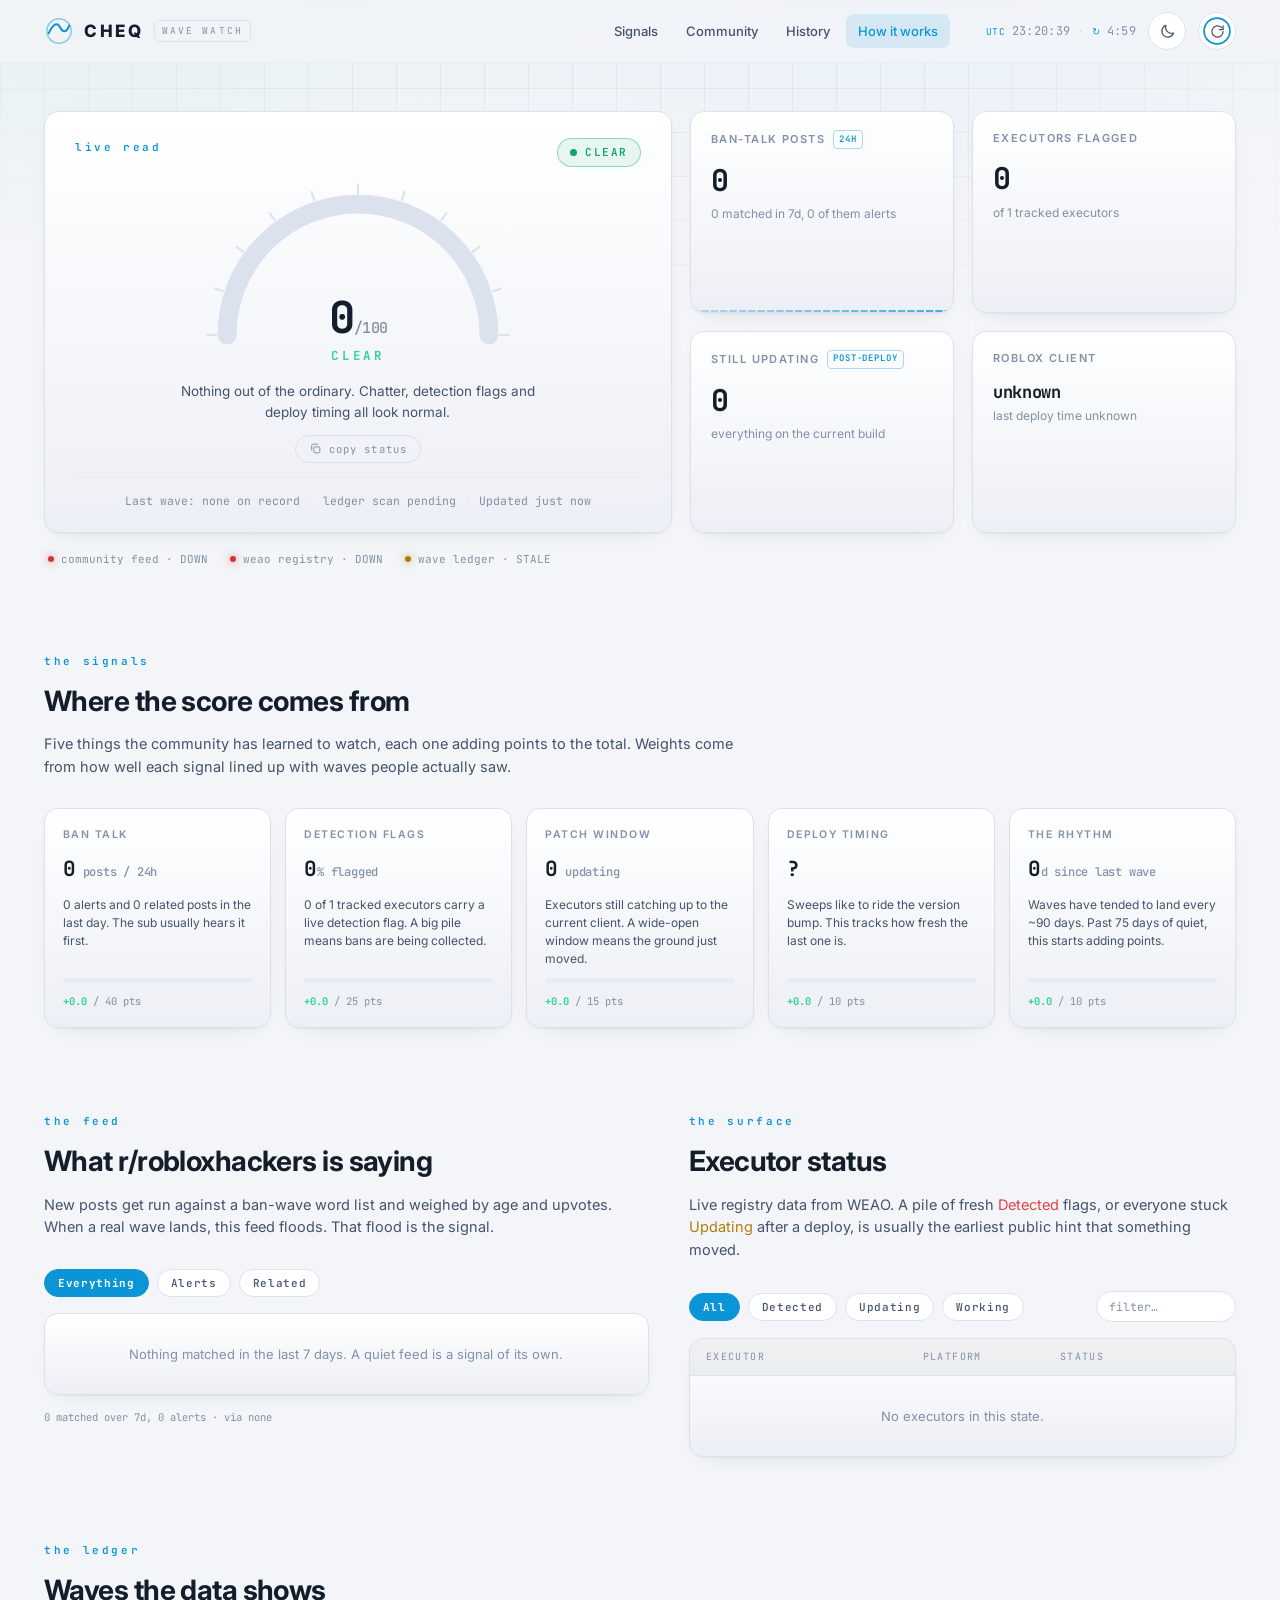
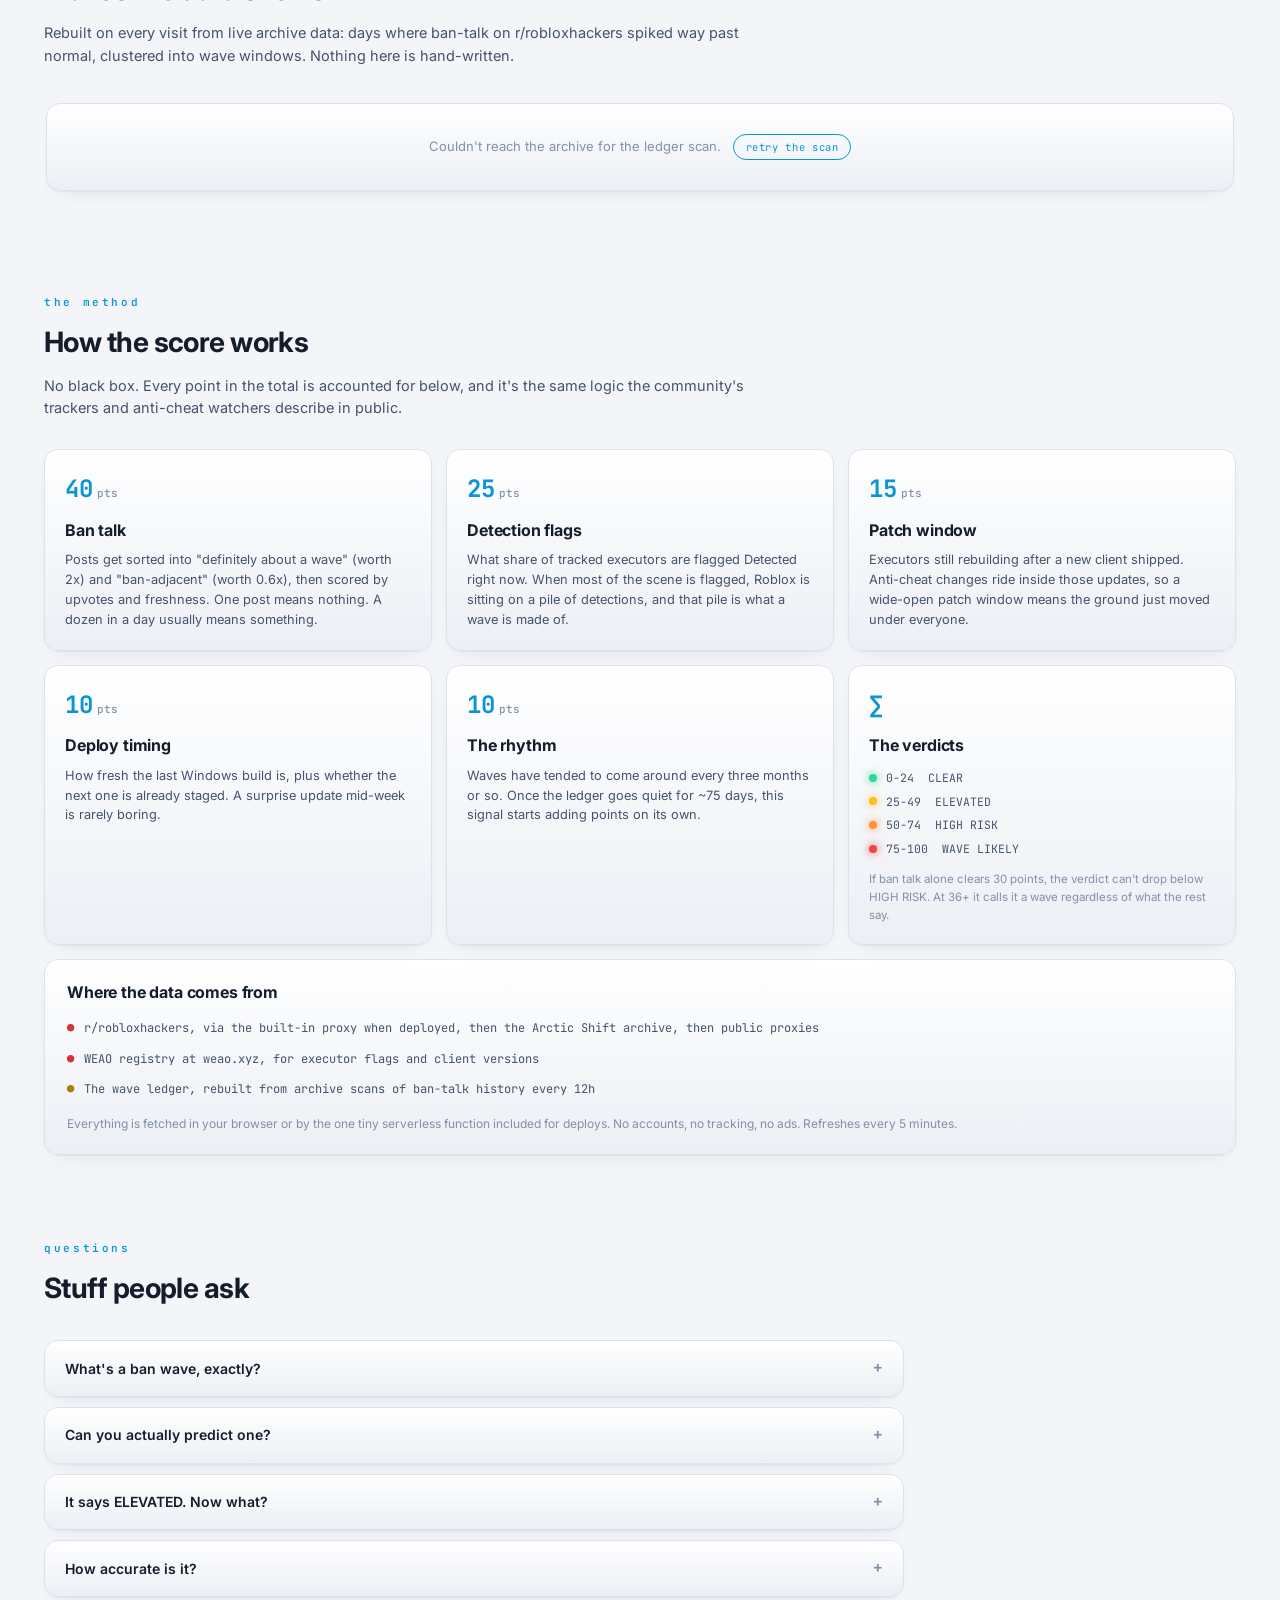
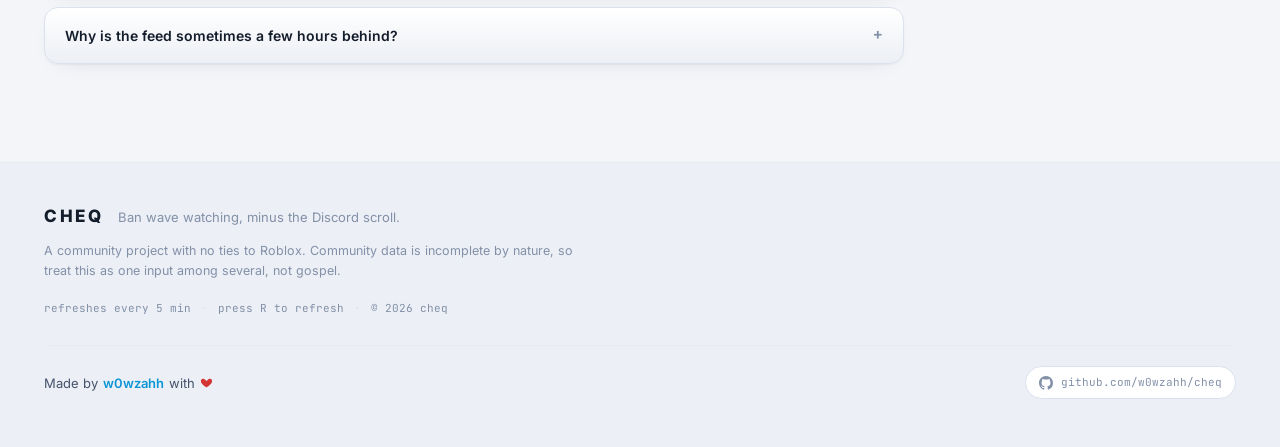
==== index.html @ 6892d666 "Initial release: CHEQ ban wave tracker Live risk board for Roblox ban waves. Fuses r/robloxhackers c" ====
<!DOCTYPE html>
<html lang="en" data-theme="dark">
<head>
<meta charset="UTF-8" />
<meta name="viewport" content="width=device-width, initial-scale=1.0" />
<title>CHEQ · Is there a Roblox ban wave right now?</title>
<meta name="description" content="Watches the things people actually watch to guess if a Roblox ban wave is happening: community reports, executor detections, client updates, and the usual wave rhythm." />
<link rel="icon" type="image/svg+xml" href="favicon.svg" />
<script>
  // set theme before paint so there's no flash
  (function () {
    var t = null;
    try { t = JSON.parse(localStorage.getItem("cheq.theme")); }
    catch (e) { t = localStorage.getItem("cheq.theme"); }
    if (t !== "light" && t !== "dark") {
      t = matchMedia("(prefers-color-scheme: light)").matches ? "light" : "dark";
    }
    document.documentElement.dataset.theme = t;
  })();
</script>
<link rel="preconnect" href="https://fonts.googleapis.com" />
<link rel="preconnect" href="https://fonts.gstatic.com" crossorigin />
<link href="https://fonts.googleapis.com/css2?family=Inter:wght@400;500;600;700;800&family=JetBrains+Mono:wght@400;500;600;700&display=swap" rel="stylesheet" />
<link rel="stylesheet" href="styles.css" />
</head>
<body>
<a class="skip-link" href="#top">Skip to content</a>
<div class="bg-grid" aria-hidden="true"></div>
<noscript><div class="noscript-note">CHEQ needs JavaScript to pull live data. The text below still explains how it works.</div></noscript>

<!-- ============ NAV ============ -->
<header class="nav">
  <div class="nav-inner">
    <a class="brand" href="#top">
      <svg class="brand-mark" viewBox="0 0 32 32" fill="none" aria-hidden="true">
        <circle cx="16" cy="16" r="13" stroke="currentColor" stroke-width="1.6" opacity="0.45"/>
        <path d="M5 18.5c2.8-6.5 5.6-9.8 8.4-9.8 4.4 0 3.7 7.6 8 7.6 2.2 0 4.1-2.1 5.6-6.3" stroke="currentColor" stroke-width="2.1" stroke-linecap="round"/>
      </svg>
      <span class="brand-name">CHEQ</span>
      <span class="brand-sub">WAVE WATCH</span>
    </a>
    <nav class="nav-links" id="navLinks">
      <a href="#signals">Signals</a>
      <a href="#feed">Community</a>
      <a href="#history">History</a>
      <a href="#methodology">How it works</a>
    </nav>
    <div class="nav-right">
      <div class="nav-clock mono">
        <span id="utcClock" title="UTC time">--:--:--</span>
        <span class="clock-sep">·</span>
        <span id="refreshIn" title="Next refresh">--:--</span>
      </div>
      <button class="theme-btn" id="themeBtn" title="Toggle light / dark" aria-label="Toggle theme">
        <svg class="ic-sun" viewBox="0 0 24 24"><circle cx="12" cy="12" r="4.4" fill="none" stroke="currentColor" stroke-width="1.8"/><path d="M12 2.5v2.4M12 19.1v2.4M2.5 12h2.4M19.1 12h2.4M5.3 5.3l1.7 1.7M17 17l1.7 1.7M18.7 5.3 17 7M7 17l-1.7 1.7" stroke="currentColor" stroke-width="1.8" stroke-linecap="round"/></svg>
        <svg class="ic-moon" viewBox="0 0 24 24"><path d="M20.6 14.2A8.5 8.5 0 0 1 9.8 3.4a8.5 8.5 0 1 0 10.8 10.8Z" fill="none" stroke="currentColor" stroke-width="1.8" stroke-linejoin="round"/></svg>
      </button>
      <button class="refresh-btn" id="refreshBtn" title="Refresh now (R)">
        <svg viewBox="0 0 36 36" class="refresh-ring">
          <circle cx="18" cy="18" r="15.5" class="ring-bg"/>
          <circle cx="18" cy="18" r="15.5" class="ring-fg" id="ringFg"/>
        </svg>
        <svg viewBox="0 0 24 24" class="refresh-icon" id="refreshIcon">
          <path d="M21 12a9 9 0 1 1-2.64-6.36M21 3v6h-6" fill="none" stroke="currentColor" stroke-width="2" stroke-linecap="round" stroke-linejoin="round"/>
        </svg>
      </button>
    </div>
  </div>
</header>

<main id="top">

  <!-- ============ STATUS ============ -->
  <section class="hero" id="status">
    <div class="hero-grid">
      <div class="verdict-card card" id="verdictCard">
        <div class="verdict-top">
          <span class="eyebrow">live read</span>
          <span class="status-pill" id="statusPill"><span class="dot"></span><span id="statusPillText">…</span></span>
        </div>
        <div class="gauge-wrap">
          <svg viewBox="0 0 220 132" class="gauge" aria-hidden="true">
            <defs>
              <linearGradient id="gaugeGrad" x1="0" y1="0" x2="1" y2="0">
                <stop offset="0%"  stop-color="#34d399"/>
                <stop offset="45%" stop-color="#fbbf24"/>
                <stop offset="75%" stop-color="#fb923c"/>
                <stop offset="100%" stop-color="#ef4444"/>
              </linearGradient>
            </defs>
            <path d="M 20 110 A 90 90 0 0 1 200 110" class="gauge-track"/>
            <path d="M 20 110 A 90 90 0 0 1 200 110" class="gauge-fill" id="gaugeFill"/>
            <g class="gauge-ticks" id="gaugeTicks"></g>
          </svg>
          <div class="gauge-center">
            <div class="gauge-score"><span id="riskScore">--</span><span class="gauge-max">/100</span></div>
            <div class="gauge-verdict" id="riskVerdict">READING</div>
          </div>
        </div>
        <p class="verdict-note" id="verdictNote">Pulling the signals together…</p>
        <button class="copy-status" id="copyStatus" title="Copy a one-line status summary">
          <svg viewBox="0 0 24 24"><rect x="9" y="9" width="11" height="11" rx="2" fill="none" stroke="currentColor" stroke-width="1.8"/><path d="M5 15V6a2 2 0 0 1 2-2h9" fill="none" stroke="currentColor" stroke-width="1.8" stroke-linecap="round"/></svg>
          <span id="copyStatusLabel">copy status</span>
        </button>
        <div class="verdict-meta mono">
          <span id="metaLastWave">Last wave: …</span>
          <span class="meta-sep">·</span>
          <span id="metaWindow">Next window: …</span>
          <span class="meta-sep">·</span>
          <span id="metaUpdated">Updated: …</span>
        </div>
      </div>

      <div class="hero-stats">
        <div class="stat card">
          <div class="stat-label">Ban-talk posts <span class="stat-window">24H</span></div>
          <div class="stat-value mono" id="statPosts24h">…</div>
          <div class="stat-sub" id="statPosts7d">… this week</div>
          <canvas class="spark" id="sparkPosts" height="38"></canvas>
        </div>
        <div class="stat card">
          <div class="stat-label">Executors flagged</div>
          <div class="stat-value mono" id="statDetected">…</div>
          <div class="stat-sub" id="statDetectedSub">of … tracked</div>
        </div>
        <div class="stat card">
          <div class="stat-label">Still updating <span class="stat-window">POST-DEPLOY</span></div>
          <div class="stat-value mono" id="statPending">…</div>
          <div class="stat-sub" id="statPendingSub">…</div>
        </div>
        <div class="stat card">
          <div class="stat-label">Roblox client</div>
          <div class="stat-value mono stat-value-sm" id="statVersion">…</div>
          <div class="stat-sub" id="statVersionSub">…</div>
        </div>
      </div>
    </div>
    <div class="sources-strip mono" id="sourcesStrip"></div>
  </section>

  <!-- ============ SIGNALS ============ -->
  <section class="section" id="signals">
    <div class="section-head">
      <span class="eyebrow">the signals</span>
      <h2>Where the score comes from</h2>
      <p class="section-desc">Five things the community has learned to watch, each one adding points to the total. Weights come from how well each signal lined up with waves people actually saw.</p>
    </div>
    <div class="signal-grid" id="signalGrid">
      <div class="signal card skeleton-block"></div>
      <div class="signal card skeleton-block"></div>
      <div class="signal card skeleton-block"></div>
      <div class="signal card skeleton-block"></div>
      <div class="signal card skeleton-block"></div>
    </div>
  </section>

  <!-- ============ FEED + EXECUTORS ============ -->
  <section class="section" id="feed">
    <div class="split">
      <div class="split-left">
        <div class="section-head">
          <span class="eyebrow">the feed</span>
          <h2>What r/robloxhackers is saying</h2>
          <p class="section-desc">New posts get run against a ban-wave word list and weighed by age and upvotes. When a real wave lands, this feed floods. That flood is the signal.</p>
        </div>
        <div class="feed-filters" id="feedFilters">
          <button class="chip active" data-filter="all">Everything</button>
          <button class="chip" data-filter="strong">Alerts</button>
          <button class="chip" data-filter="weak">Related</button>
        </div>
        <ul class="post-list" id="postList">
          <li class="post skeleton-block"></li>
          <li class="post skeleton-block"></li>
          <li class="post skeleton-block"></li>
        </ul>
        <div class="feed-foot mono" id="feedFoot"></div>
      </div>

      <div class="split-right" id="executors">
        <div class="section-head">
          <span class="eyebrow">the surface</span>
          <h2>Executor status</h2>
          <p class="section-desc">Live registry data from WEAO. A pile of fresh <span class="tx-red">Detected</span> flags, or everyone stuck <span class="tx-amber">Updating</span> after a deploy, is usually the earliest public hint that something moved.</p>
        </div>
        <div class="feed-filters" id="execFilters">
          <button class="chip active" data-efilter="all">All</button>
          <button class="chip" data-efilter="detected">Detected</button>
          <button class="chip" data-efilter="pending">Updating</button>
          <button class="chip" data-efilter="working">Working</button>
          <input class="exec-search mono" id="execSearch" type="search" placeholder="filter…" autocomplete="off" spellcheck="false" />
        </div>
        <div class="exec-table card">
          <div class="exec-thead mono">
            <span>Executor</span><span>Platform</span><span>Status</span>
          </div>
          <div class="exec-body" id="execBody">
            <div class="exec-row skeleton-block"></div>
            <div class="exec-row skeleton-block"></div>
            <div class="exec-row skeleton-block"></div>
          </div>
        </div>
      </div>
    </div>
  </section>

  <!-- ============ HISTORY ============ -->
  <section class="section" id="history">
    <div class="section-head">
      <span class="eyebrow">the ledger</span>
      <h2>Waves the data shows</h2>
      <p class="section-desc">Rebuilt on every visit from live archive data: days where ban-talk on r/robloxhackers spiked way past normal, clustered into wave windows. Nothing here is hand-written.</p>
    </div>
    <div class="timeline" id="timeline"></div>
  </section>

  <!-- ============ METHOD ============ -->
  <section class="section" id="methodology">
    <div class="section-head">
      <span class="eyebrow">the method</span>
      <h2>How the score works</h2>
      <p class="section-desc">No black box. Every point in the total is accounted for below, and it's the same logic the community's trackers and anti-cheat watchers describe in public.</p>
    </div>
    <div class="method-grid">
      <div class="card method">
        <div class="method-w mono">40<span>pts</span></div>
        <h3>Ban talk</h3>
        <p>Posts get sorted into "definitely about a wave" (worth 2x) and "ban-adjacent" (worth 0.6x), then scored by upvotes and freshness. One post means nothing. A dozen in a day usually means something.</p>
      </div>
      <div class="card method">
        <div class="method-w mono">25<span>pts</span></div>
        <h3>Detection flags</h3>
        <p>What share of tracked executors are flagged Detected right now. When most of the scene is flagged, Roblox is sitting on a pile of detections, and that pile is what a wave is made of.</p>
      </div>
      <div class="card method">
        <div class="method-w mono">15<span>pts</span></div>
        <h3>Patch window</h3>
        <p>Executors still rebuilding after a new client shipped. Anti-cheat changes ride inside those updates, so a wide-open patch window means the ground just moved under everyone.</p>
      </div>
      <div class="card method">
        <div class="method-w mono">10<span>pts</span></div>
        <h3>Deploy timing</h3>
        <p>How fresh the last Windows build is, plus whether the next one is already staged. A surprise update mid-week is rarely boring.</p>
      </div>
      <div class="card method">
        <div class="method-w mono">10<span>pts</span></div>
        <h3>The rhythm</h3>
        <p>Waves have tended to come around every three months or so. Once the ledger goes quiet for ~75 days, this signal starts adding points on its own.</p>
      </div>
      <div class="card method method-verdicts">
        <div class="method-w mono">∑</div>
        <h3>The verdicts</h3>
        <ul class="verdict-scale mono">
          <li><span class="v-dot" style="--c:#34d399"></span>0-24&nbsp; CLEAR</li>
          <li><span class="v-dot" style="--c:#fbbf24"></span>25-49&nbsp; ELEVATED</li>
          <li><span class="v-dot" style="--c:#fb923c"></span>50-74&nbsp; HIGH RISK</li>
          <li><span class="v-dot" style="--c:#ef4444"></span>75-100&nbsp; WAVE LIKELY</li>
        </ul>
        <p class="method-foot">If ban talk alone clears 30 points, the verdict can't drop below HIGH RISK. At 36+ it calls it a wave regardless of what the rest say.</p>
      </div>
    </div>

    <div class="card datasources">
      <h3>Where the data comes from</h3>
      <ul class="src-list mono">
        <li><span class="src-status" id="srcCommunity">·</span>r/robloxhackers, via the built-in proxy when deployed, then the Arctic Shift archive, then public proxies</li>
        <li><span class="src-status" id="srcWeao">·</span>WEAO registry at weao.xyz, for executor flags and client versions</li>
        <li><span class="src-status" id="srcLedger">·</span>The wave ledger, rebuilt from archive scans of ban-talk history every 12h</li>
      </ul>
      <p class="src-note">Everything is fetched in your browser or by the one tiny serverless function included for deploys. No accounts, no tracking, no ads. Refreshes every 5 minutes.</p>
    </div>
  </section>

  <!-- ============ FAQ ============ -->
  <section class="section" id="faq">
    <div class="section-head">
      <span class="eyebrow">questions</span>
      <h2>Stuff people ask</h2>
    </div>
    <div class="faq">
      <details class="card"><summary>What's a ban wave, exactly?</summary><p>Hyperion, Roblox's anti-cheat, usually doesn't ban you the moment it notices you. It logs detections and drops the hammer in batches, often weeks later. That's deliberate: instant bans would tell cheat devs exactly which build got caught. The side effect is that risk piles up quietly and then hits a lot of people on the same day.</p></details>
      <details class="card"><summary>Can you actually predict one?</summary><p>Not to the day. Anyone claiming exact dates is guessing. What you can watch is pressure building: report spikes, detection flags stacking up, a fresh client build, and the rough three-month rhythm. This site measures that pressure. It doesn't claim to know the future.</p></details>
      <details class="card"><summary>It says ELEVATED. Now what?</summary><p>Some of the conditions that were around before past waves are present. The usual community advice for these windows: assume anything you run is getting logged, keep the executor fully closed before you open Roblox, and give it a day or two after reports die down before trusting it's over.</p></details>
      <details class="card"><summary>How accurate is it?</summary><p>Honestly, imperfect. Community data lags, the executor statuses are maintained by volunteers, and the rhythm is a pattern rather than a schedule. If the stakes actually matter to you, cross-check r/robloxhackers and the status Discords yourself before deciding anything.</p></details>
      <details class="card"><summary>Why is the feed sometimes a few hours behind?</summary><p>When the direct route to Reddit gets blocked, posts come through a research archive that ingests on a short delay. Which source answered shows up on the health strip under the gauge.</p></details>
    </div>
  </section>

</main>

<footer class="footer">
  <div class="footer-inner">
    <div class="footer-brand">
      <span class="brand-name">CHEQ</span>
      <span class="footer-tag">Ban wave watching, minus the Discord scroll.</span>
    </div>
    <p class="footer-note">A community project with no ties to Roblox. Community data is incomplete by nature, so treat this as one input among several, not gospel.</p>
    <div class="footer-meta mono">
      <span>refreshes every 5 min</span><span class="meta-sep">·</span>
      <span>press R to refresh</span><span class="meta-sep">·</span>
      <span id="footYear"></span>
    </div>
    <div class="credits">
      <span class="credits-line">Made by <a class="credits-name" href="https://github.com/w0wzahh" target="_blank" rel="noopener">w0wzahh</a> with <svg class="credits-heart" viewBox="0 0 24 24" aria-label="love"><path d="M12 21s-7.5-4.7-9.8-9.2C.6 8.4 2.4 5 5.7 5c2 0 3.5 1.1 4.3 2.6L12 9l2-1.4C14.8 6.1 16.3 5 18.3 5c3.3 0 5.1 3.4 3.5 6.8C19.5 16.3 12 21 12 21Z" fill="currentColor"/></svg></span>
      <a class="credits-gh mono" href="https://github.com/w0wzahh/cheq" target="_blank" rel="noopener" title="View source on GitHub">
        <svg viewBox="0 0 16 16" aria-hidden="true"><path d="M8 0C3.58 0 0 3.58 0 8c0 3.54 2.29 6.53 5.47 7.59.4.07.55-.17.55-.38 0-.19-.01-.82-.01-1.49-2.01.37-2.53-.49-2.69-.94-.09-.23-.48-.94-.82-1.13-.28-.15-.68-.52-.01-.53.63-.01 1.08.58 1.23.82.72 1.21 1.87.87 2.33.66.07-.52.28-.87.51-1.07-1.78-.2-3.64-.89-3.64-3.95 0-.87.31-1.59.82-2.15-.08-.2-.36-1.02.08-2.12 0 0 .67-.21 2.2.82a7.6 7.6 0 0 1 4 0c1.53-1.04 2.2-.82 2.2-.82.44 1.1.16 1.92.08 2.12.51.56.82 1.27.82 2.15 0 3.07-1.87 3.75-3.65 3.95.29.25.54.73.54 1.48 0 1.07-.01 1.93-.01 2.2 0 .21.15.46.55.38A8.01 8.01 0 0 0 16 8c0-4.42-3.58-8-8-8Z" fill="currentColor"/></svg>
        github.com/w0wzahh/cheq
      </a>
    </div>
  </div>
</footer>

<button class="to-top" id="toTop" title="Back to top" aria-label="Back to top">
  <svg viewBox="0 0 24 24"><path d="M12 19V5M5 12l7-7 7 7" fill="none" stroke="currentColor" stroke-width="2" stroke-linecap="round" stroke-linejoin="round"/></svg>
</button>

<div class="toast" id="toast" role="status"></div>

<script src="app.js"></script>
</body>
</html>
---- styles.css ----
/* ============================================================
   CHEQ - ban wave watch
   dark + light themes via [data-theme] on <html>
   ============================================================ */

:root {
  --bg: #06080d;
  --bg-2: #0a0e16;
  --panel: #0d121c;
  --panel-2: #111827;
  --border: #1b2334;
  --border-soft: #151d2c;
  --text: #e6ecf5;
  --text-2: #9aa7bd;
  --text-3: #5d6b85;
  --accent: #57d0ff;
  --accent-ink: #06121a;
  --green: #34d399;
  --amber: #fbbf24;
  --orange: #fb923c;
  --red: #f87171;
  --red-2: #ef4444;
  --card-shadow: none;
  --nav-bg: rgba(6, 8, 13, .72);
  --grid-line: rgba(148, 163, 190, .045);
  --wash-a: rgba(87, 208, 255, .055);
  --wash-b: rgba(52, 211, 153, .045);
  --chip-hover: rgba(148, 163, 190, .08);
  --skeleton-sheen: rgba(148, 163, 190, .06);
  --radius: 14px;
  --mono: "JetBrains Mono", ui-monospace, SFMono-Regular, Consolas, monospace;
  --sans: "Inter", -apple-system, "Segoe UI", Roboto, sans-serif;
  color-scheme: dark;
}

html[data-theme="light"] {
  --bg: #f3f5f9;
  --bg-2: #eceff5;
  --panel: #ffffff;
  --panel-2: #f7f9fc;
  --border: #dbe2ee;
  --border-soft: #e6ebf4;
  --text: #141d2b;
  --text-2: #45536b;
  --text-3: #8290a8;
  --accent: #0b95d6;
  --accent-ink: #ffffff;
  --green: #0ea372;
  --amber: #b07d0a;
  --orange: #d96a1b;
  --red: #dc4444;
  --red-2: #d33535;
  --card-shadow: 0 1px 2px rgba(20, 29, 43, .05), 0 8px 24px -16px rgba(20, 29, 43, .18);
  --nav-bg: rgba(243, 245, 249, .75);
  --grid-line: rgba(20, 29, 43, .05);
  --wash-a: rgba(11, 149, 214, .07);
  --wash-b: rgba(14, 163, 114, .06);
  --chip-hover: rgba(20, 29, 43, .06);
  --skeleton-sheen: rgba(20, 29, 43, .05);
  color-scheme: light;
}

* { margin: 0; padding: 0; box-sizing: border-box; }

/* slim themed scrollbars everywhere, same look as the executor list */
html { scrollbar-width: thin; scrollbar-color: var(--border) transparent; }
::-webkit-scrollbar { width: 9px; height: 9px; }
::-webkit-scrollbar-track { background: transparent; }
::-webkit-scrollbar-thumb {
  background: var(--border);
  border-radius: 5px;
  border: 2px solid var(--bg);
}
::-webkit-scrollbar-thumb:hover { background: var(--text-3); }
::-webkit-scrollbar-corner { background: transparent; }

html { scroll-behavior: smooth; }
body {
  background: var(--bg);
  color: var(--text);
  font-family: var(--sans);
  font-size: 15px;
  line-height: 1.55;
  -webkit-font-smoothing: antialiased;
  overflow-x: hidden;
  transition: background .25s ease, color .25s ease;
}
.mono { font-family: var(--mono); }
.tx-red { color: var(--red); }
.tx-amber { color: var(--amber); }
::selection { background: color-mix(in srgb, var(--accent) 28%, transparent); }

:focus-visible {
  outline: 2px solid var(--accent);
  outline-offset: 2px;
  border-radius: 4px;
}

.skip-link {
  position: fixed; top: -60px; left: 16px; z-index: 200;
  background: var(--panel); border: 1px solid var(--border); border-radius: 8px;
  color: var(--text); padding: 9px 14px; font-size: 13px; font-weight: 600;
  text-decoration: none; transition: top .2s;
}
.skip-link:focus { top: 12px; }

.noscript-note {
  background: var(--amber); color: #221a03; font-weight: 600;
  text-align: center; padding: 10px 16px; font-size: 13px;
}

/* backdrop grid */
.bg-grid {
  position: fixed; inset: 0; z-index: -1; pointer-events: none;
  background:
    radial-gradient(1100px 500px at 70% -10%, var(--wash-a), transparent 60%),
    radial-gradient(900px 480px at 10% 0%, var(--wash-b), transparent 55%),
    linear-gradient(var(--bg), var(--bg));
}
.bg-grid::after {
  content: ""; position: absolute; inset: 0;
  background-image:
    linear-gradient(var(--grid-line) 1px, transparent 1px),
    linear-gradient(90deg, var(--grid-line) 1px, transparent 1px);
  background-size: 44px 44px;
  mask-image: radial-gradient(ellipse 90% 60% at 50% 0%, #000 30%, transparent 75%);
}

/* ============ NAV ============ */
.nav {
  position: sticky; top: 0; z-index: 50;
  backdrop-filter: blur(14px); -webkit-backdrop-filter: blur(14px);
  background: var(--nav-bg);
  border-bottom: 1px solid var(--border-soft);
}
.nav-inner {
  max-width: 1240px; margin: 0 auto; padding: 0 24px;
  height: 62px; display: flex; align-items: center; gap: 28px;
}
.brand { display: flex; align-items: center; gap: 10px; text-decoration: none; color: var(--text); }
.brand-mark { width: 30px; height: 30px; color: var(--accent); }
.brand-name { font-weight: 800; letter-spacing: .16em; font-size: 17px; }
.brand-sub {
  font-family: var(--mono); font-size: 9.5px; letter-spacing: .22em;
  color: var(--text-3); border: 1px solid var(--border); border-radius: 5px;
  padding: 3px 7px; white-space: nowrap;
}
.nav-links { display: flex; gap: 4px; margin-left: auto; }
.nav-links a {
  color: var(--text-2); text-decoration: none; font-size: 13px; font-weight: 500;
  padding: 7px 12px; border-radius: 8px; transition: color .15s, background .15s;
}
.nav-links a:hover { color: var(--text); background: var(--chip-hover); }
.nav-links a.active { color: var(--accent); background: color-mix(in srgb, var(--accent) 12%, transparent); }
.nav-right { display: flex; align-items: center; gap: 12px; margin-left: 8px; }
.nav-clock { font-size: 12px; color: var(--text-3); letter-spacing: .03em; display: flex; gap: 7px; align-items: baseline; }
.nav-clock #utcClock::before { content: "UTC "; color: var(--accent); font-size: 9.5px; }
.nav-clock #refreshIn { color: var(--text-3); }
.nav-clock #refreshIn::before { content: "↻ "; color: var(--accent); font-size: 10px; }
.clock-sep { color: var(--border); }

.icon-btn, .theme-btn, .refresh-btn {
  position: relative; width: 38px; height: 38px; border-radius: 50%;
  background: var(--panel); border: 1px solid var(--border);
  cursor: pointer; display: grid; place-items: center; color: var(--text-2);
  transition: border-color .2s, color .2s;
}
.theme-btn:hover, .refresh-btn:hover { border-color: var(--accent); color: var(--accent); }
.theme-btn svg { width: 17px; height: 17px; }
.ic-moon { display: none; }
html[data-theme="light"] .ic-moon { display: block; }
html[data-theme="light"] .ic-sun { display: none; }

.refresh-ring { position: absolute; inset: 3px; transform: rotate(-90deg); }
.ring-bg { fill: none; stroke: var(--border); stroke-width: 2; }
.ring-fg {
  fill: none; stroke: var(--accent); stroke-width: 2; stroke-linecap: round;
  stroke-dasharray: 97.4; stroke-dashoffset: 0;
}
.refresh-icon { width: 15px; height: 15px; }
.refresh-btn.spinning .refresh-icon { animation: spin .7s linear infinite; }
@keyframes spin { to { transform: rotate(360deg); } }

/* ============ LAYOUT ============ */
main { max-width: 1240px; margin: 0 auto; padding: 0 24px; }
.section { padding: 72px 0 8px; scroll-margin-top: 70px; }
.section-head { margin-bottom: 30px; max-width: 720px; }
.eyebrow {
  font-family: var(--mono); font-size: 11px; font-weight: 600;
  letter-spacing: .24em; color: var(--accent); display: inline-block; margin-bottom: 10px;
}
h2 { font-size: 28px; font-weight: 700; letter-spacing: -.02em; margin-bottom: 10px; }
h3 { font-size: 16px; font-weight: 700; letter-spacing: -.01em; margin-bottom: 8px; }
.section-desc { color: var(--text-2); font-size: 14.5px; }
.card {
  background: linear-gradient(180deg, var(--panel), var(--bg-2));
  border: 1px solid var(--border);
  border-radius: var(--radius);
  box-shadow: var(--card-shadow);
}

/* ============ HERO ============ */
.hero { padding: 48px 0 8px; }
.hero-grid { display: grid; grid-template-columns: 1.15fr 1fr; gap: 18px; }
.verdict-card { padding: 26px 30px 22px; position: relative; overflow: hidden; }
.verdict-card::before {
  content: ""; position: absolute; inset: -1px; border-radius: inherit; padding: 1px;
  background: linear-gradient(135deg, var(--glow, rgba(87,208,255,.35)), transparent 40%);
  -webkit-mask: linear-gradient(#000 0 0) content-box, linear-gradient(#000 0 0);
  -webkit-mask-composite: xor; mask-composite: exclude; pointer-events: none;
}
.verdict-top { display: flex; justify-content: space-between; align-items: center; gap: 12px; flex-wrap: wrap; }
.status-pill {
  display: inline-flex; align-items: center; gap: 8px;
  font-family: var(--mono); font-size: 11px; font-weight: 600; letter-spacing: .14em;
  padding: 5px 12px; border-radius: 999px;
  border: 1px solid var(--border); color: var(--text-2); background: var(--chip-hover);
}
.status-pill .dot { width: 7px; height: 7px; border-radius: 50%; background: currentColor; }
.status-pill.s-clear   { color: var(--green);  border-color: color-mix(in srgb, var(--green) 40%, transparent);  background: color-mix(in srgb, var(--green) 9%, transparent); }
.status-pill.s-elev    { color: var(--amber);  border-color: color-mix(in srgb, var(--amber) 40%, transparent);  background: color-mix(in srgb, var(--amber) 9%, transparent); }
.status-pill.s-high    { color: var(--orange); border-color: color-mix(in srgb, var(--orange) 45%, transparent); background: color-mix(in srgb, var(--orange) 10%, transparent); }
.status-pill.s-wave    { color: var(--red-2);  border-color: color-mix(in srgb, var(--red-2) 50%, transparent);  background: color-mix(in srgb, var(--red-2) 10%, transparent); }
.status-pill.s-wave .dot { animation: pulse 1.1s ease-in-out infinite; }
@keyframes pulse { 50% { opacity: .25; transform: scale(.75); } }

.gauge-wrap { position: relative; margin: 8px auto 0; width: min(320px, 88%); }
.gauge { width: 100%; display: block; }
.gauge-track { fill: none; stroke: var(--border); stroke-width: 13; stroke-linecap: round; }
.gauge-fill {
  fill: none; stroke: url(#gaugeGrad); stroke-width: 13; stroke-linecap: round;
  stroke-dasharray: 283; stroke-dashoffset: 283;
  transition: stroke-dashoffset 1.2s cubic-bezier(.22,.8,.3,1);
  filter: drop-shadow(0 0 10px var(--gauge-glow, transparent));
}
html[data-theme="light"] .gauge-fill { filter: none; }
.gauge-ticks line { stroke: var(--border); stroke-width: 1.4; }
.gauge-center { position: absolute; left: 0; right: 0; bottom: 2px; text-align: center; }
.gauge-score { font-family: var(--mono); font-size: 44px; font-weight: 700; line-height: 1; letter-spacing: -.02em; }
.gauge-max { font-size: 15px; color: var(--text-3); font-weight: 500; }
.gauge-verdict {
  font-family: var(--mono); font-size: 12.5px; font-weight: 700; letter-spacing: .22em;
  margin-top: 7px; color: var(--verdict-c, var(--text-2));
}
.verdict-note { text-align: center; color: var(--text-2); font-size: 13.5px; margin: 14px auto 0; max-width: 44ch; }

.copy-status {
  display: flex; align-items: center; gap: 7px; margin: 12px auto 0;
  font-family: var(--mono); font-size: 10.5px; letter-spacing: .1em;
  padding: 6px 13px; border-radius: 999px; cursor: pointer;
  background: transparent; border: 1px solid var(--border); color: var(--text-3);
  transition: all .15s;
}
.copy-status svg { width: 13px; height: 13px; }
.copy-status:hover { color: var(--accent); border-color: var(--accent); }
.copy-status.copied { color: var(--green); border-color: var(--green); }

.verdict-meta {
  display: flex; justify-content: center; flex-wrap: wrap; gap: 8px;
  margin-top: 14px; padding-top: 14px; border-top: 1px solid var(--border-soft);
  font-size: 11.5px; color: var(--text-3);
}
.meta-sep { color: var(--border); }

.hero-stats { display: grid; grid-template-columns: 1fr 1fr; gap: 18px; }
.stat { padding: 18px 20px; position: relative; overflow: hidden; }
.stat-label {
  font-size: 11px; font-weight: 600; letter-spacing: .13em; text-transform: uppercase;
  color: var(--text-3); display: flex; align-items: center; gap: 8px;
}
.stat-window {
  font-family: var(--mono); font-size: 9px; color: var(--accent);
  border: 1px solid color-mix(in srgb, var(--accent) 35%, transparent); border-radius: 4px;
  padding: 1.5px 5px; letter-spacing: .1em;
}
.stat-value { font-size: 30px; font-weight: 700; margin-top: 8px; letter-spacing: -.02em; }
.stat-value-sm { font-size: 17px; margin-top: 12px; word-break: break-all; }
.stat-sub { font-size: 12px; color: var(--text-3); margin-top: 2px; }
.spark { position: absolute; left: 0; right: 0; bottom: 0; width: 100%; opacity: .9; }

.sources-strip {
  display: flex; flex-wrap: wrap; gap: 10px 22px; margin-top: 18px;
  font-size: 11px; color: var(--text-3); padding: 0 4px;
}
.src { display: inline-flex; align-items: center; gap: 7px; }
.src .s-dot { width: 6px; height: 6px; border-radius: 50%; }
.src.ok .s-dot { background: var(--green); box-shadow: 0 0 8px color-mix(in srgb, var(--green) 70%, transparent); }
.src.deg .s-dot { background: var(--amber); box-shadow: 0 0 8px color-mix(in srgb, var(--amber) 70%, transparent); }
.src.down .s-dot { background: var(--red-2); box-shadow: 0 0 8px color-mix(in srgb, var(--red-2) 70%, transparent); }

/* ============ SIGNALS ============ */
.signal-grid { display: grid; grid-template-columns: repeat(5, 1fr); gap: 14px; }
.signal { padding: 18px; display: flex; flex-direction: column; gap: 10px; min-height: 178px; }
.signal-name { font-size: 10.5px; font-weight: 600; letter-spacing: .14em; text-transform: uppercase; color: var(--text-3); }
.signal-val { font-family: var(--mono); font-size: 21px; font-weight: 700; letter-spacing: -.01em; }
.signal-val small { font-size: 12px; color: var(--text-3); font-weight: 500; }
.signal-desc { font-size: 12px; color: var(--text-2); line-height: 1.5; flex: 1; }
.signal-bar { height: 5px; border-radius: 3px; background: var(--border-soft); overflow: hidden; }
.signal-bar i { display: block; height: 100%; border-radius: 3px; background: var(--sc, var(--accent)); transition: width 1s ease; }
.signal-pts { font-family: var(--mono); font-size: 10.5px; color: var(--text-3); }
.signal-pts b { color: var(--sc, var(--accent)); font-weight: 700; }

/* ============ SPLIT / FEED ============ */
.split { display: grid; grid-template-columns: 1.05fr .95fr; gap: 40px; align-items: start; }
.split-right { scroll-margin-top: 80px; }
.feed-filters { display: flex; gap: 8px; margin-bottom: 16px; flex-wrap: wrap; align-items: center; }
.chip {
  font-family: var(--mono); font-size: 11px; font-weight: 500; letter-spacing: .06em;
  padding: 6px 13px; border-radius: 999px; cursor: pointer;
  background: var(--panel); border: 1px solid var(--border); color: var(--text-2);
  transition: all .15s;
}
.chip:hover { color: var(--text); border-color: var(--text-3); }
.chip.active { color: var(--accent-ink); background: var(--accent); border-color: var(--accent); font-weight: 700; }

.exec-search {
  margin-left: auto; width: 140px;
  font-size: 11.5px; padding: 7px 12px; border-radius: 999px;
  background: var(--panel); border: 1px solid var(--border); color: var(--text);
  transition: border-color .15s, width .2s;
}
.exec-search::placeholder { color: var(--text-3); }
.exec-search:focus { outline: none; border-color: var(--accent); width: 180px; }

.post-list { list-style: none; display: flex; flex-direction: column; gap: 9px; }
.post {
  display: flex; gap: 12px; align-items: flex-start;
  padding: 13px 15px; border-radius: 11px;
  background: linear-gradient(180deg, var(--panel), var(--bg-2));
  border: 1px solid var(--border-soft);
  box-shadow: var(--card-shadow);
  transition: border-color .15s, transform .15s;
}
.post:hover { border-color: var(--border); transform: translateX(3px); }
.post-flag {
  flex-shrink: 0; font-family: var(--mono); font-size: 9px; font-weight: 700; letter-spacing: .12em;
  padding: 3px 7px; border-radius: 5px; margin-top: 2px;
}
.post-flag.strong { color: var(--red); background: color-mix(in srgb, var(--red) 10%, transparent); border: 1px solid color-mix(in srgb, var(--red) 30%, transparent); }
.post-flag.weak { color: var(--text-3); background: var(--chip-hover); border: 1px solid var(--border); }
.post-main { min-width: 0; }
.post-title { font-size: 13.5px; font-weight: 600; line-height: 1.4; }
.post-title a { color: var(--text); text-decoration: none; }
.post-title a:hover { color: var(--accent); }
.post-meta { font-family: var(--mono); font-size: 10.5px; color: var(--text-3); margin-top: 5px; display: flex; gap: 10px; flex-wrap: wrap; }
.post-score.pos { color: var(--green); } .post-score.neg { color: var(--red); }
.feed-foot { margin-top: 14px; font-size: 10.5px; color: var(--text-3); }
.feed-empty { padding: 30px; text-align: center; color: var(--text-3); font-size: 13px; }
.retry-scan {
  margin-left: 8px; font-family: var(--mono); font-size: 10.5px; letter-spacing: .06em;
  padding: 5px 12px; border-radius: 999px; cursor: pointer;
  background: transparent; border: 1px solid var(--accent); color: var(--accent);
  transition: all .15s;
}
.retry-scan:hover { background: var(--accent); color: var(--accent-ink); }

/* ============ EXECUTORS ============ */
.exec-table { overflow: hidden; }
.exec-thead, .exec-row {
  display: grid; grid-template-columns: 1.3fr .8fr 1fr; gap: 10px;
  padding: 10px 16px; align-items: center;
}
.exec-thead {
  font-size: 10px; letter-spacing: .14em; text-transform: uppercase; color: var(--text-3);
  border-bottom: 1px solid var(--border); background: var(--chip-hover);
}
.exec-body { max-height: 560px; overflow-y: auto; }
.exec-row { border-bottom: 1px solid var(--border-soft); font-size: 13px; }
.exec-row:last-child { border-bottom: none; }
.exec-name { font-weight: 600; display: flex; flex-direction: column; }
.exec-name small { font-family: var(--mono); font-size: 10px; color: var(--text-3); font-weight: 400; }
.exec-plat { font-family: var(--mono); font-size: 10.5px; color: var(--text-2); }
.exec-badge {
  display: inline-flex; align-items: center; gap: 6px; width: fit-content;
  font-family: var(--mono); font-size: 9.5px; font-weight: 700; letter-spacing: .1em;
  padding: 3.5px 9px; border-radius: 999px;
}
.exec-badge::before { content: ""; width: 5px; height: 5px; border-radius: 50%; background: currentColor; }
.exec-badge.detected { color: var(--red); background: color-mix(in srgb, var(--red) 10%, transparent); border: 1px solid color-mix(in srgb, var(--red) 30%, transparent); }
.exec-badge.pending  { color: var(--amber); background: color-mix(in srgb, var(--amber) 10%, transparent); border: 1px solid color-mix(in srgb, var(--amber) 30%, transparent); }
.exec-badge.working  { color: var(--green); background: color-mix(in srgb, var(--green) 9%, transparent); border: 1px solid color-mix(in srgb, var(--green) 28%, transparent); }

/* ============ TIMELINE ============ */
.timeline { display: flex; gap: 14px; overflow-x: auto; padding: 6px 2px 18px; scrollbar-width: thin; scrollbar-color: var(--border) transparent; }
.tl-item {
  flex: 0 0 250px; padding: 16px 18px; position: relative;
  background: linear-gradient(180deg, var(--panel), var(--bg-2));
  border: 1px solid var(--border-soft); border-radius: 12px;
  box-shadow: var(--card-shadow);
}
.tl-item::before {
  content: ""; position: absolute; top: 20px; left: -15px; width: 15px; height: 1px;
  background: var(--border);
}
.tl-item:first-child::before { display: none; }
.tl-date { font-family: var(--mono); font-size: 11px; color: var(--accent); font-weight: 600; letter-spacing: .06em; }
.tl-name { font-size: 13.5px; font-weight: 700; margin: 7px 0 5px; }
.tl-desc { font-size: 12px; color: var(--text-2); }
.tl-tag {
  display: inline-block; margin-top: 10px; font-family: var(--mono); font-size: 9px;
  letter-spacing: .12em; padding: 3px 8px; border-radius: 5px;
}
.tl-tag.confirmed { color: var(--green); border: 1px solid color-mix(in srgb, var(--green) 30%, transparent); background: color-mix(in srgb, var(--green) 8%, transparent); }
.tl-tag.estimated { color: var(--amber); border: 1px solid color-mix(in srgb, var(--amber) 30%, transparent); background: color-mix(in srgb, var(--amber) 8%, transparent); }
.tl-tag.detected  { color: var(--accent); border: 1px solid color-mix(in srgb, var(--accent) 30%, transparent); background: color-mix(in srgb, var(--accent) 8%, transparent); }

/* ============ METHOD ============ */
.method-grid { display: grid; grid-template-columns: repeat(3, 1fr); gap: 14px; }
.method { padding: 20px; }
.method-w { font-size: 24px; font-weight: 700; color: var(--accent); margin-bottom: 10px; }
.method-w span { font-size: 11px; color: var(--text-3); margin-left: 4px; font-weight: 500; }
.method p { font-size: 12.8px; color: var(--text-2); }
.verdict-scale { list-style: none; margin: 6px 0 10px; font-size: 11.5px; color: var(--text-2); }
.verdict-scale li { display: flex; align-items: center; gap: 9px; padding: 3px 0; }
.v-dot { width: 8px; height: 8px; border-radius: 50%; background: var(--c); box-shadow: 0 0 8px var(--c); }
.method-foot { font-size: 11.5px !important; color: var(--text-3) !important; }

.datasources { margin-top: 14px; padding: 20px 22px; }
.src-list { list-style: none; font-size: 12px; color: var(--text-2); }
.src-list li { padding: 6px 0; display: flex; gap: 10px; align-items: baseline; }
.src-status { font-weight: 700; }
.src-status.ok { color: var(--green); } .src-status.deg { color: var(--amber); } .src-status.down { color: var(--red-2); }
.src-note { margin-top: 10px; font-size: 12px; color: var(--text-3); }

/* ============ FAQ ============ */
.faq { display: flex; flex-direction: column; gap: 10px; max-width: 860px; }
details.card { padding: 0; }
summary {
  cursor: pointer; padding: 15px 20px; font-weight: 600; font-size: 14px;
  list-style: none; display: flex; align-items: center; justify-content: space-between;
  transition: color .15s;
}
summary::-webkit-details-marker { display: none; }
summary::after {
  content: "+"; font-family: var(--mono); font-size: 16px; color: var(--text-3);
  transition: transform .2s;
}
details[open] summary { color: var(--accent); }
details[open] summary::after { transform: rotate(45deg); }
details p { padding: 0 20px 16px; font-size: 13.5px; color: var(--text-2); }

/* ============ FOOTER ============ */
.footer { margin-top: 90px; border-top: 1px solid var(--border-soft); background: var(--bg-2); transition: background .25s ease; }
.footer-inner { max-width: 1240px; margin: 0 auto; padding: 40px 24px 48px; }
.footer-brand { display: flex; align-items: baseline; gap: 14px; margin-bottom: 12px; }
.footer-tag { color: var(--text-3); font-size: 13px; }
.footer-note { color: var(--text-3); font-size: 12.5px; max-width: 68ch; }
.footer-meta { margin-top: 20px; font-size: 11px; color: var(--text-3); display: flex; gap: 10px; flex-wrap: wrap; }

.credits {
  margin-top: 28px; padding-top: 20px;
  border-top: 1px solid var(--border-soft);
  display: flex; align-items: center; justify-content: space-between;
  gap: 12px; flex-wrap: wrap;
}
.credits-line { font-size: 13px; color: var(--text-2); display: inline-flex; align-items: center; gap: 5px; }
.credits-name { color: var(--accent); text-decoration: none; font-weight: 600; }
.credits-name:hover { text-decoration: underline; }
.credits-heart { width: 13px; height: 13px; color: var(--red-2); display: inline-block; animation: heartbeat 2.6s ease-in-out infinite; }
@keyframes heartbeat { 0%,100% { transform: scale(1); } 6% { transform: scale(1.22); } 12% { transform: scale(1); } 18% { transform: scale(1.15); } 24% { transform: scale(1); } }
.credits-gh {
  display: inline-flex; align-items: center; gap: 8px;
  font-size: 11px; color: var(--text-3); text-decoration: none;
  padding: 7px 13px; border-radius: 999px; border: 1px solid var(--border);
  background: var(--panel); transition: all .15s;
}
.credits-gh svg { width: 14px; height: 14px; }
.credits-gh:hover { color: var(--accent); border-color: var(--accent); }

/* ============ MISC WIDGETS ============ */
.to-top {
  position: fixed; right: 22px; bottom: 22px; z-index: 60;
  width: 42px; height: 42px; border-radius: 50%; cursor: pointer;
  background: var(--panel); border: 1px solid var(--border); color: var(--text-2);
  display: grid; place-items: center; box-shadow: var(--card-shadow);
  opacity: 0; transform: translateY(10px); pointer-events: none;
  transition: opacity .25s, transform .25s, border-color .2s, color .2s;
}
.to-top.show { opacity: 1; transform: none; pointer-events: auto; }
.to-top:hover { border-color: var(--accent); color: var(--accent); }
.to-top svg { width: 17px; height: 17px; }

.toast {
  position: fixed; left: 50%; bottom: 26px; transform: translate(-50%, 16px);
  z-index: 80; padding: 10px 18px; border-radius: 10px;
  background: var(--panel); border: 1px solid var(--border); color: var(--text);
  font-size: 13px; font-weight: 500; box-shadow: var(--card-shadow), 0 10px 30px rgba(0,0,0,.25);
  opacity: 0; pointer-events: none; transition: opacity .25s, transform .25s;
  max-width: min(92vw, 480px); text-align: center;
}
.toast.show { opacity: 1; transform: translate(-50%, 0); }
.toast.warn { border-color: var(--amber); }
.toast.err { border-color: var(--red-2); }

/* ============ SKELETON / FADE ============ */
.skeleton-block { position: relative; overflow: hidden; min-height: 60px; }
.skeleton-block::after {
  content: ""; position: absolute; inset: 0;
  background: linear-gradient(100deg, transparent 30%, var(--skeleton-sheen) 50%, transparent 70%);
  animation: shimmer 1.6s infinite;
}
@keyframes shimmer { from { transform: translateX(-100%); } to { transform: translateX(100%); } }

.fade-in { animation: fadeUp .5s ease both; }
@keyframes fadeUp { from { opacity: 0; transform: translateY(8px); } }

/* ============ RESPONSIVE ============ */
@media (max-width: 1020px) {
  .hero-grid { grid-template-columns: 1fr; }
  .signal-grid { grid-template-columns: repeat(2, 1fr); }
  .signal-grid .signal:last-child { grid-column: span 2; }
  .split { grid-template-columns: 1fr; gap: 56px; }
  .method-grid { grid-template-columns: repeat(2, 1fr); }
}
@media (max-width: 640px) {
  .nav-links { display: none; }
  .brand-sub { display: none; }
  .nav-clock { font-size: 11px; }
  .hero-stats { grid-template-columns: 1fr 1fr; gap: 12px; }
  .signal-grid { grid-template-columns: 1fr; }
  .signal-grid .signal:last-child { grid-column: auto; }
  .method-grid { grid-template-columns: 1fr; }
  .exec-thead, .exec-row { grid-template-columns: 1.2fr .7fr 1fr; padding: 9px 12px; font-size: 12px; }
  .exec-search { width: 100%; margin-left: 0; }
  .section { padding: 56px 0 6px; }
  h2 { font-size: 23px; }
}
@media (prefers-reduced-motion: reduce) {
  *, *::before, *::after { animation-duration: .01ms !important; transition-duration: .01ms !important; }
  html { scroll-behavior: auto; }
}
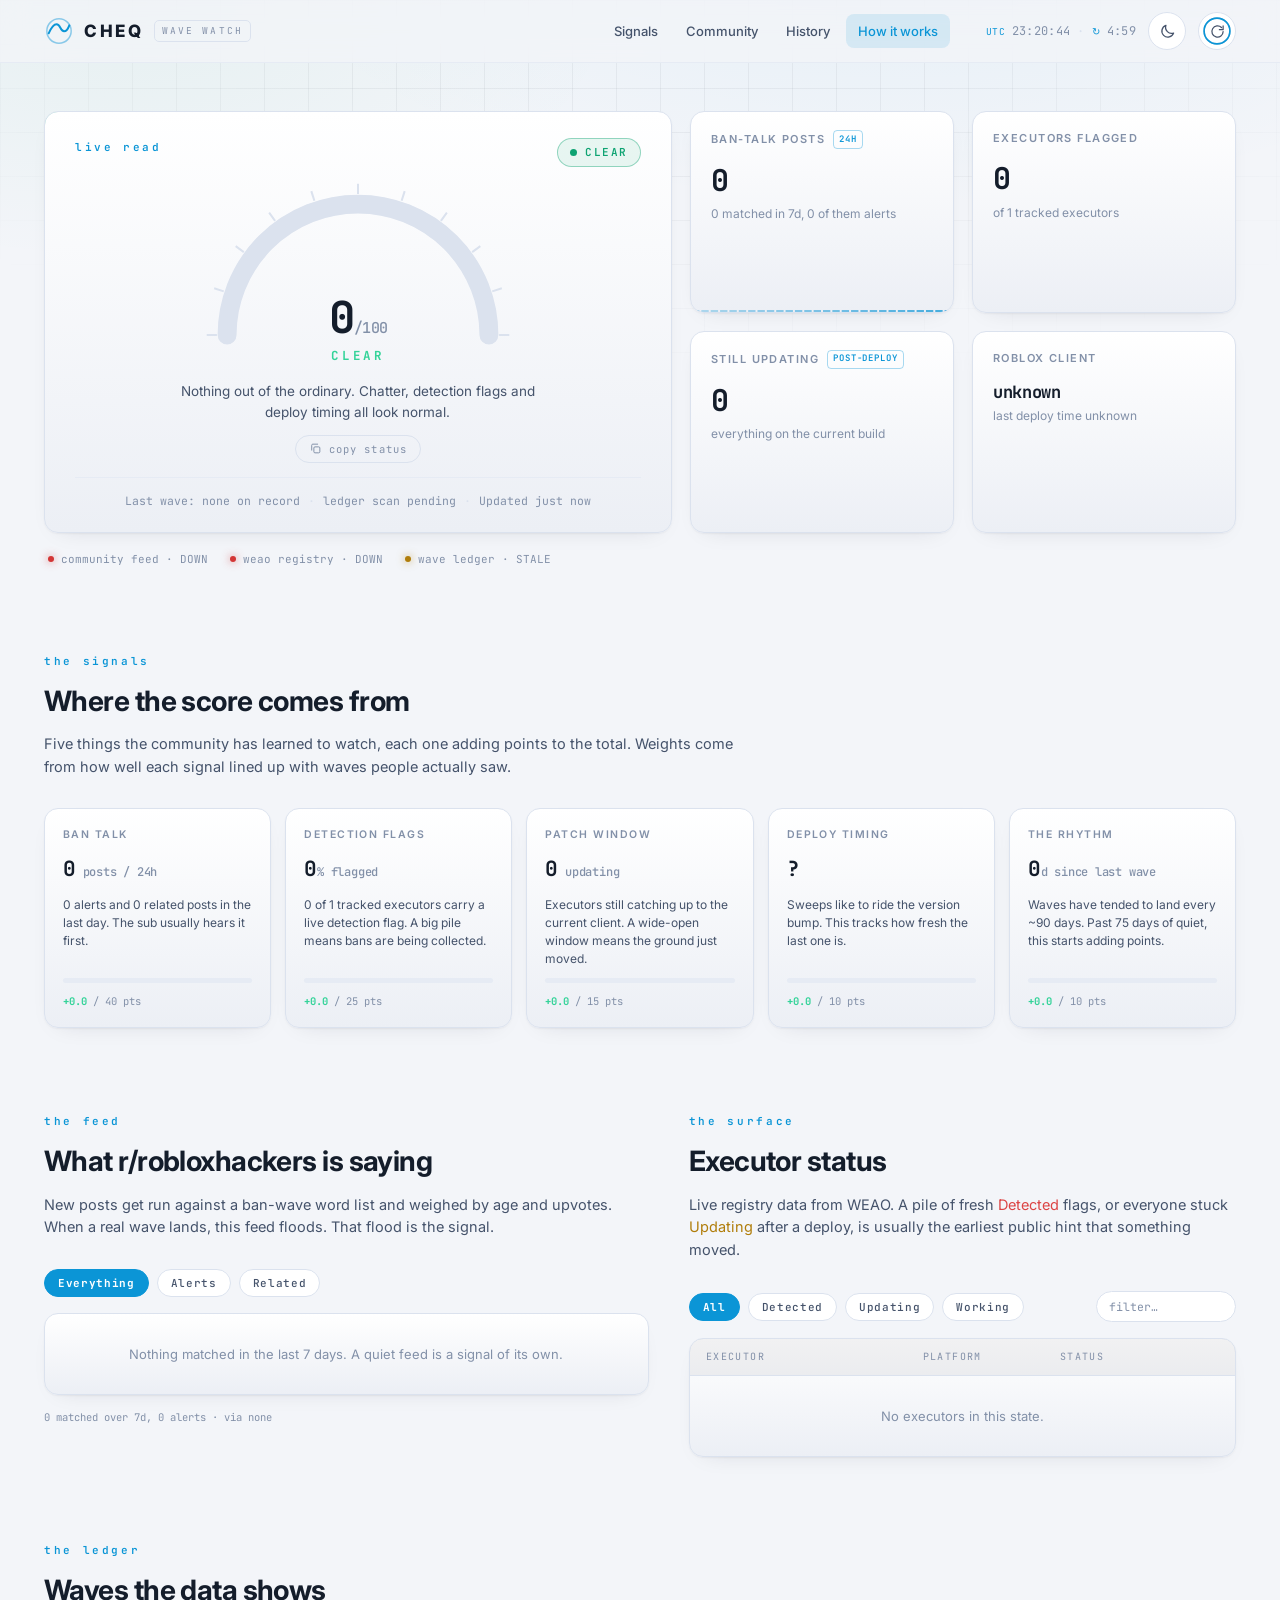
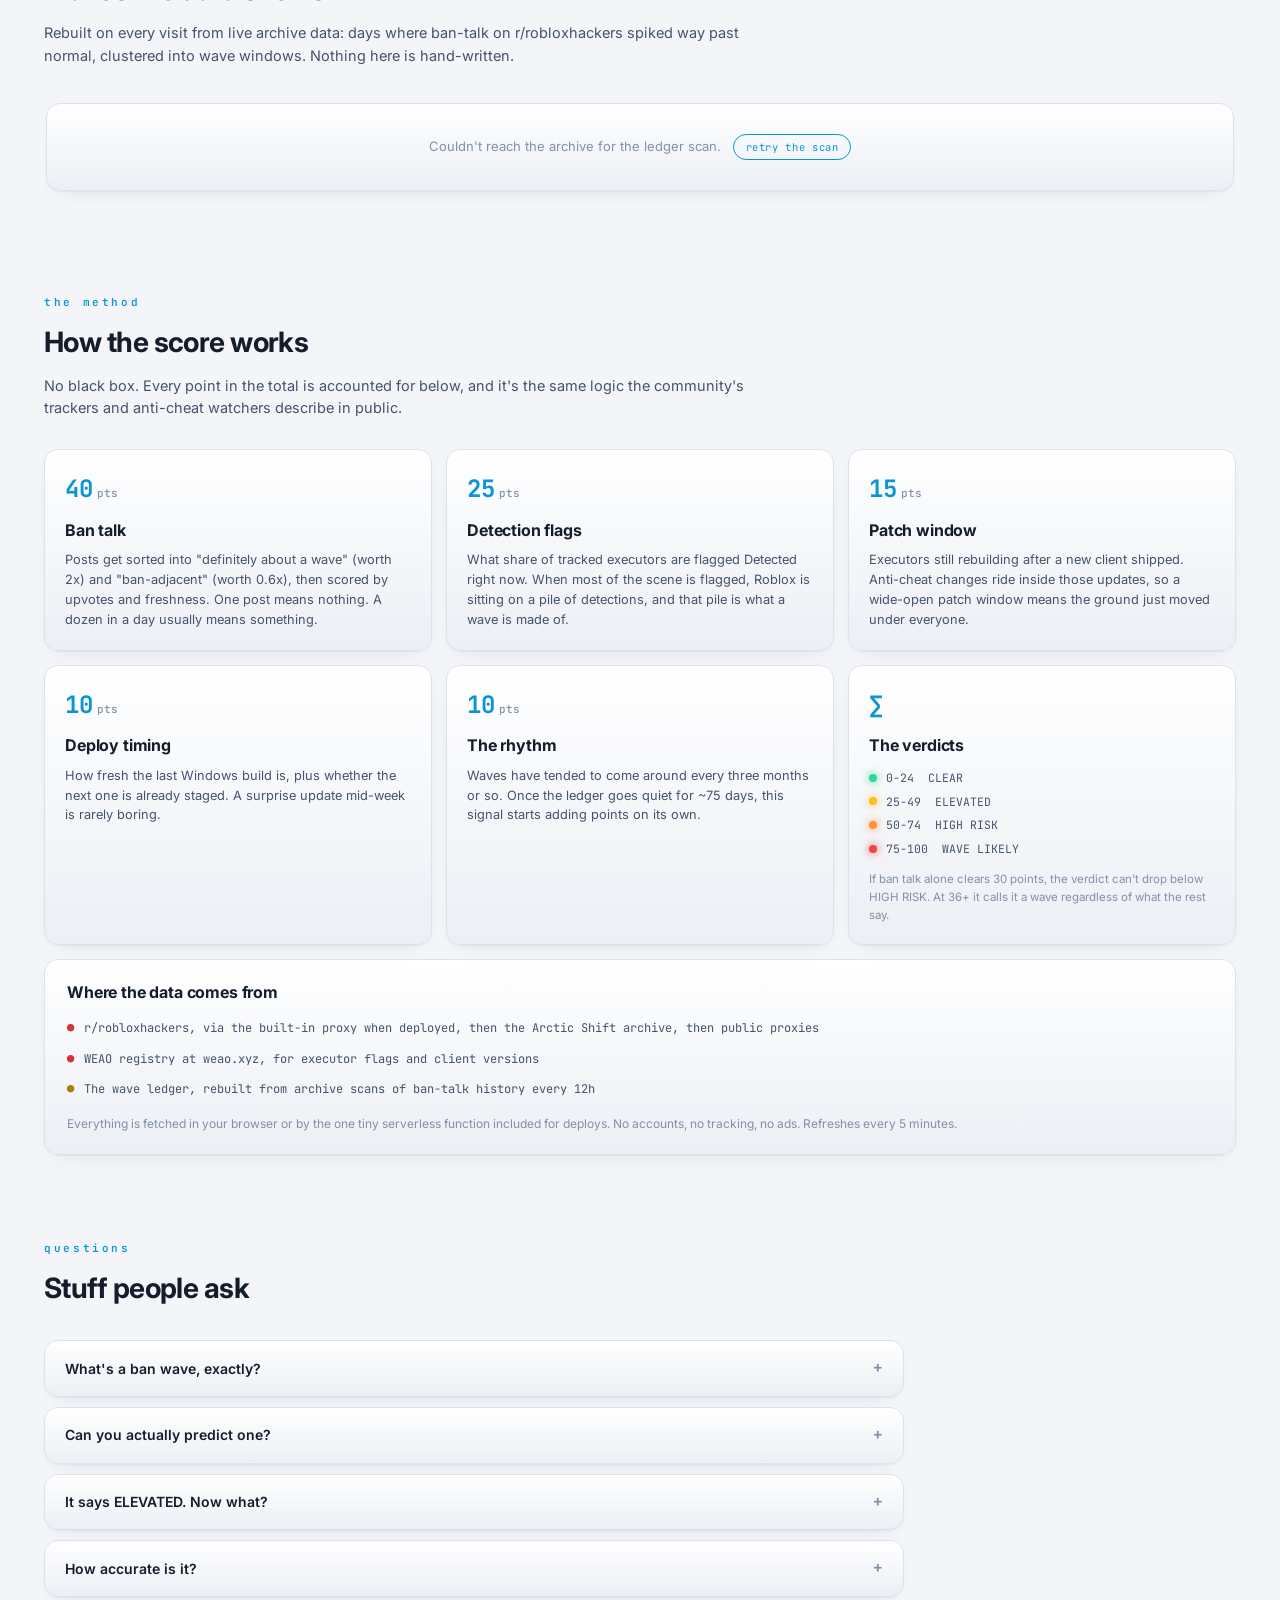
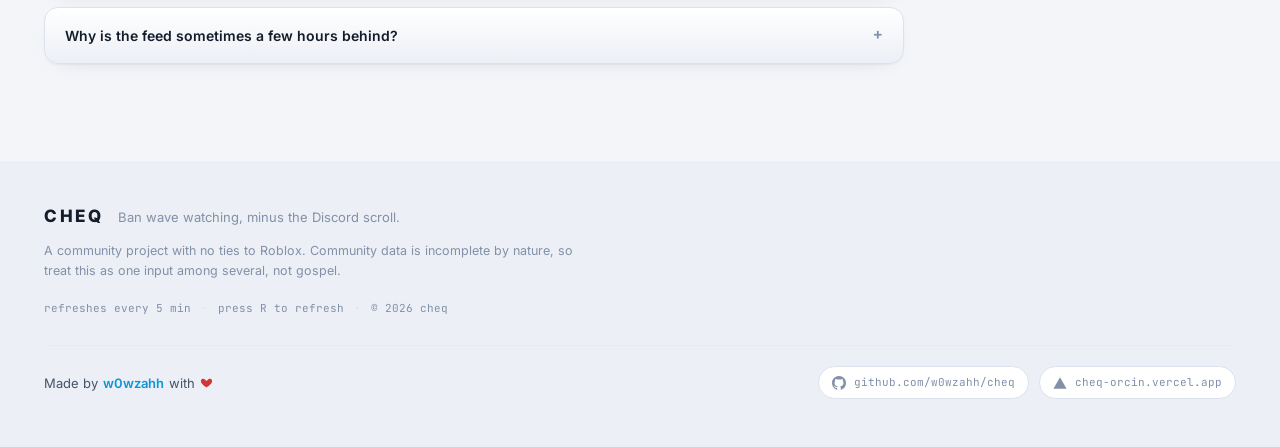
==== commit 522c306d: "Point docs at the Vercel deployment, rework README, add live badge to footer" ====
--- a/index.html
+++ b/index.html
@@ -301,10 +301,16 @@
     </div>
     <div class="credits">
       <span class="credits-line">Made by <a class="credits-name" href="https://github.com/w0wzahh" target="_blank" rel="noopener">w0wzahh</a> with <svg class="credits-heart" viewBox="0 0 24 24" aria-label="love"><path d="M12 21s-7.5-4.7-9.8-9.2C.6 8.4 2.4 5 5.7 5c2 0 3.5 1.1 4.3 2.6L12 9l2-1.4C14.8 6.1 16.3 5 18.3 5c3.3 0 5.1 3.4 3.5 6.8C19.5 16.3 12 21 12 21Z" fill="currentColor"/></svg></span>
-      <a class="credits-gh mono" href="https://github.com/w0wzahh/cheq" target="_blank" rel="noopener" title="View source on GitHub">
-        <svg viewBox="0 0 16 16" aria-hidden="true"><path d="M8 0C3.58 0 0 3.58 0 8c0 3.54 2.29 6.53 5.47 7.59.4.07.55-.17.55-.38 0-.19-.01-.82-.01-1.49-2.01.37-2.53-.49-2.69-.94-.09-.23-.48-.94-.82-1.13-.28-.15-.68-.52-.01-.53.63-.01 1.08.58 1.23.82.72 1.21 1.87.87 2.33.66.07-.52.28-.87.51-1.07-1.78-.2-3.64-.89-3.64-3.95 0-.87.31-1.59.82-2.15-.08-.2-.36-1.02.08-2.12 0 0 .67-.21 2.2.82a7.6 7.6 0 0 1 4 0c1.53-1.04 2.2-.82 2.2-.82.44 1.1.16 1.92.08 2.12.51.56.82 1.27.82 2.15 0 3.07-1.87 3.75-3.65 3.95.29.25.54.73.54 1.48 0 1.07-.01 1.93-.01 2.2 0 .21.15.46.55.38A8.01 8.01 0 0 0 16 8c0-4.42-3.58-8-8-8Z" fill="currentColor"/></svg>
-        github.com/w0wzahh/cheq
-      </a>
+      <div class="credits-links">
+        <a class="credits-gh mono" href="https://github.com/w0wzahh/cheq" target="_blank" rel="noopener" title="View source on GitHub">
+          <svg viewBox="0 0 16 16" aria-hidden="true"><path d="M8 0C3.58 0 0 3.58 0 8c0 3.54 2.29 6.53 5.47 7.59.4.07.55-.17.55-.38 0-.19-.01-.82-.01-1.49-2.01.37-2.53-.49-2.69-.94-.09-.23-.48-.94-.82-1.13-.28-.15-.68-.52-.01-.53.63-.01 1.08.58 1.23.82.72 1.21 1.87.87 2.33.66.07-.52.28-.87.51-1.07-1.78-.2-3.64-.89-3.64-3.95 0-.87.31-1.59.82-2.15-.08-.2-.36-1.02.08-2.12 0 0 .67-.21 2.2.82a7.6 7.6 0 0 1 4 0c1.53-1.04 2.2-.82 2.2-.82.44 1.1.16 1.92.08 2.12.51.56.82 1.27.82 2.15 0 3.07-1.87 3.75-3.65 3.95.29.25.54.73.54 1.48 0 1.07-.01 1.93-.01 2.2 0 .21.15.46.55.38A8.01 8.01 0 0 0 16 8c0-4.42-3.58-8-8-8Z" fill="currentColor"/></svg>
+          github.com/w0wzahh/cheq
+        </a>
+        <a class="credits-gh mono" href="https://cheq-orcin.vercel.app" target="_blank" rel="noopener" title="Live on Vercel">
+          <svg viewBox="0 0 16 16" aria-hidden="true"><path d="M8 1.5 15.5 14.5H.5Z" fill="currentColor"/></svg>
+          cheq-orcin.vercel.app
+        </a>
+      </div>
     </div>
   </div>
 </footer>
--- a/styles.css
+++ b/styles.css
@@ -466,6 +466,7 @@
 }
 .credits-gh svg { width: 14px; height: 14px; }
 .credits-gh:hover { color: var(--accent); border-color: var(--accent); }
+.credits-links { display: flex; gap: 10px; flex-wrap: wrap; }
 
 /* ============ MISC WIDGETS ============ */
 .to-top {
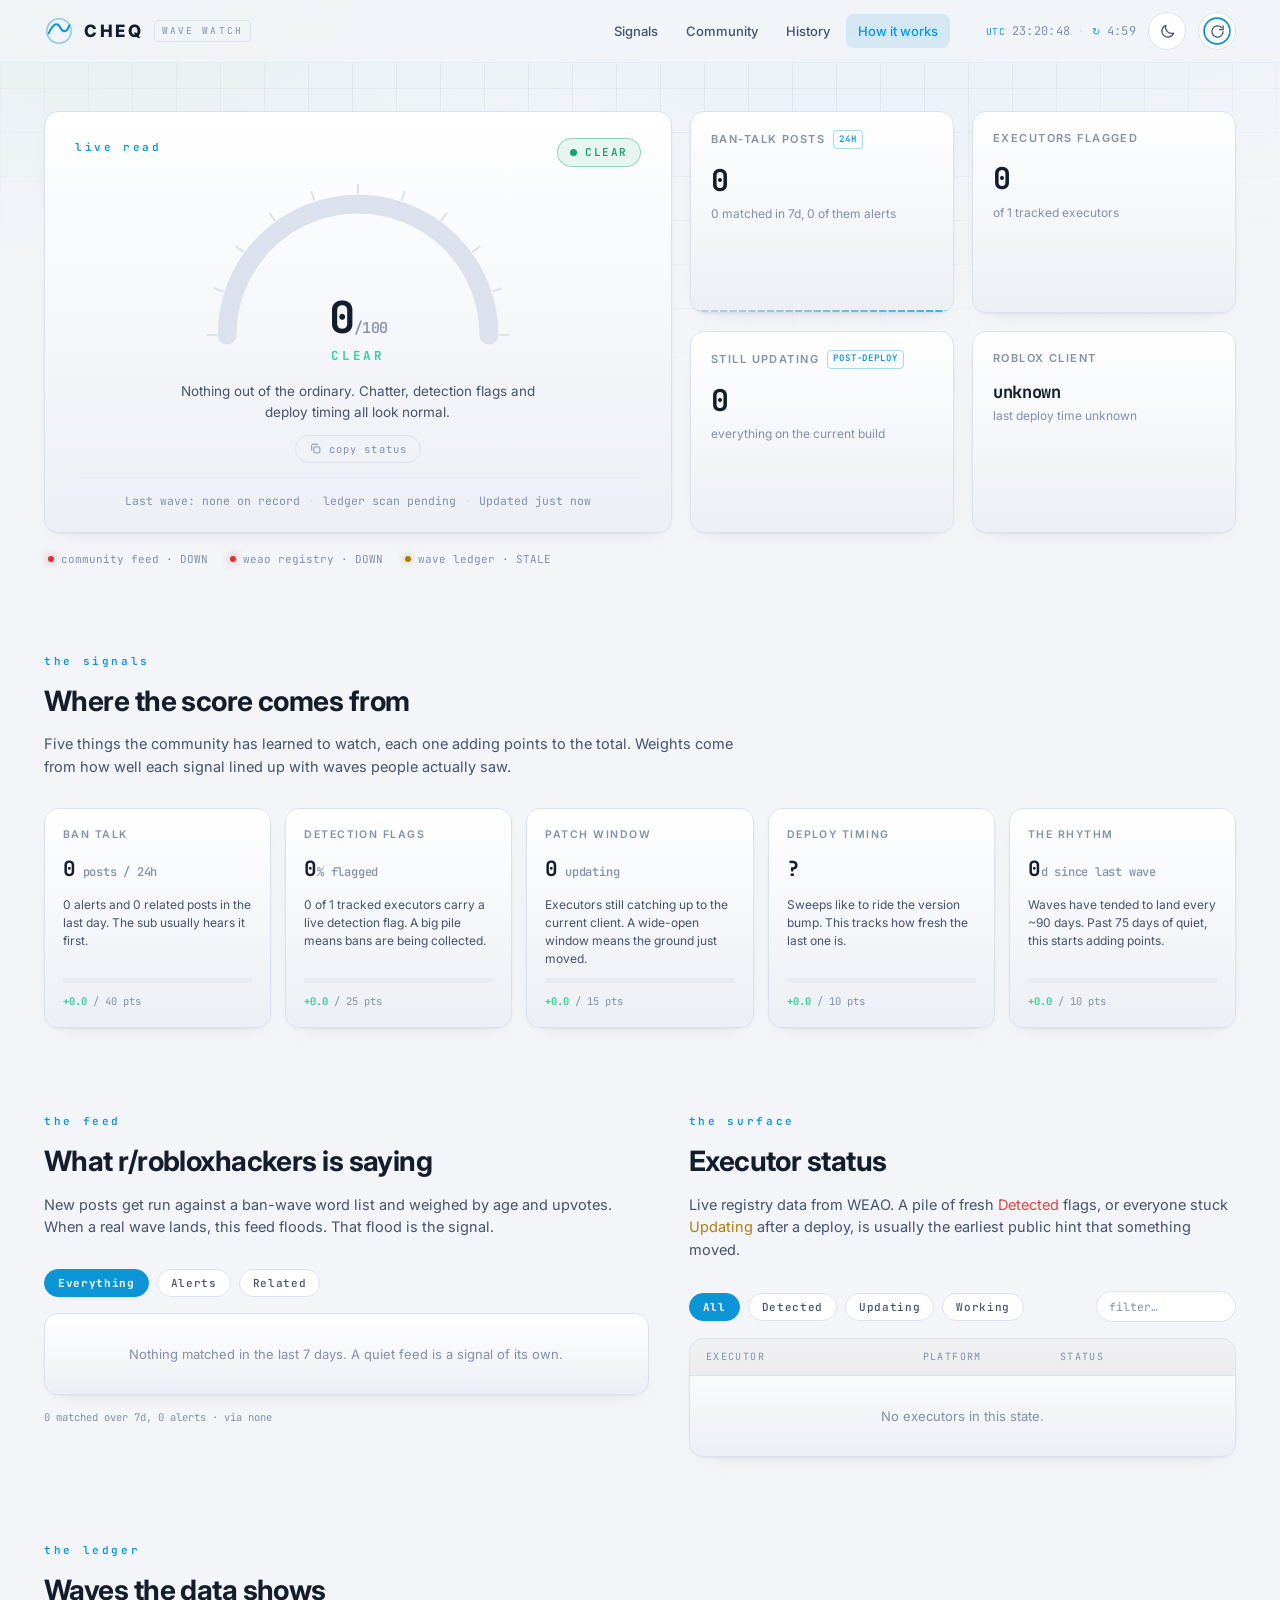
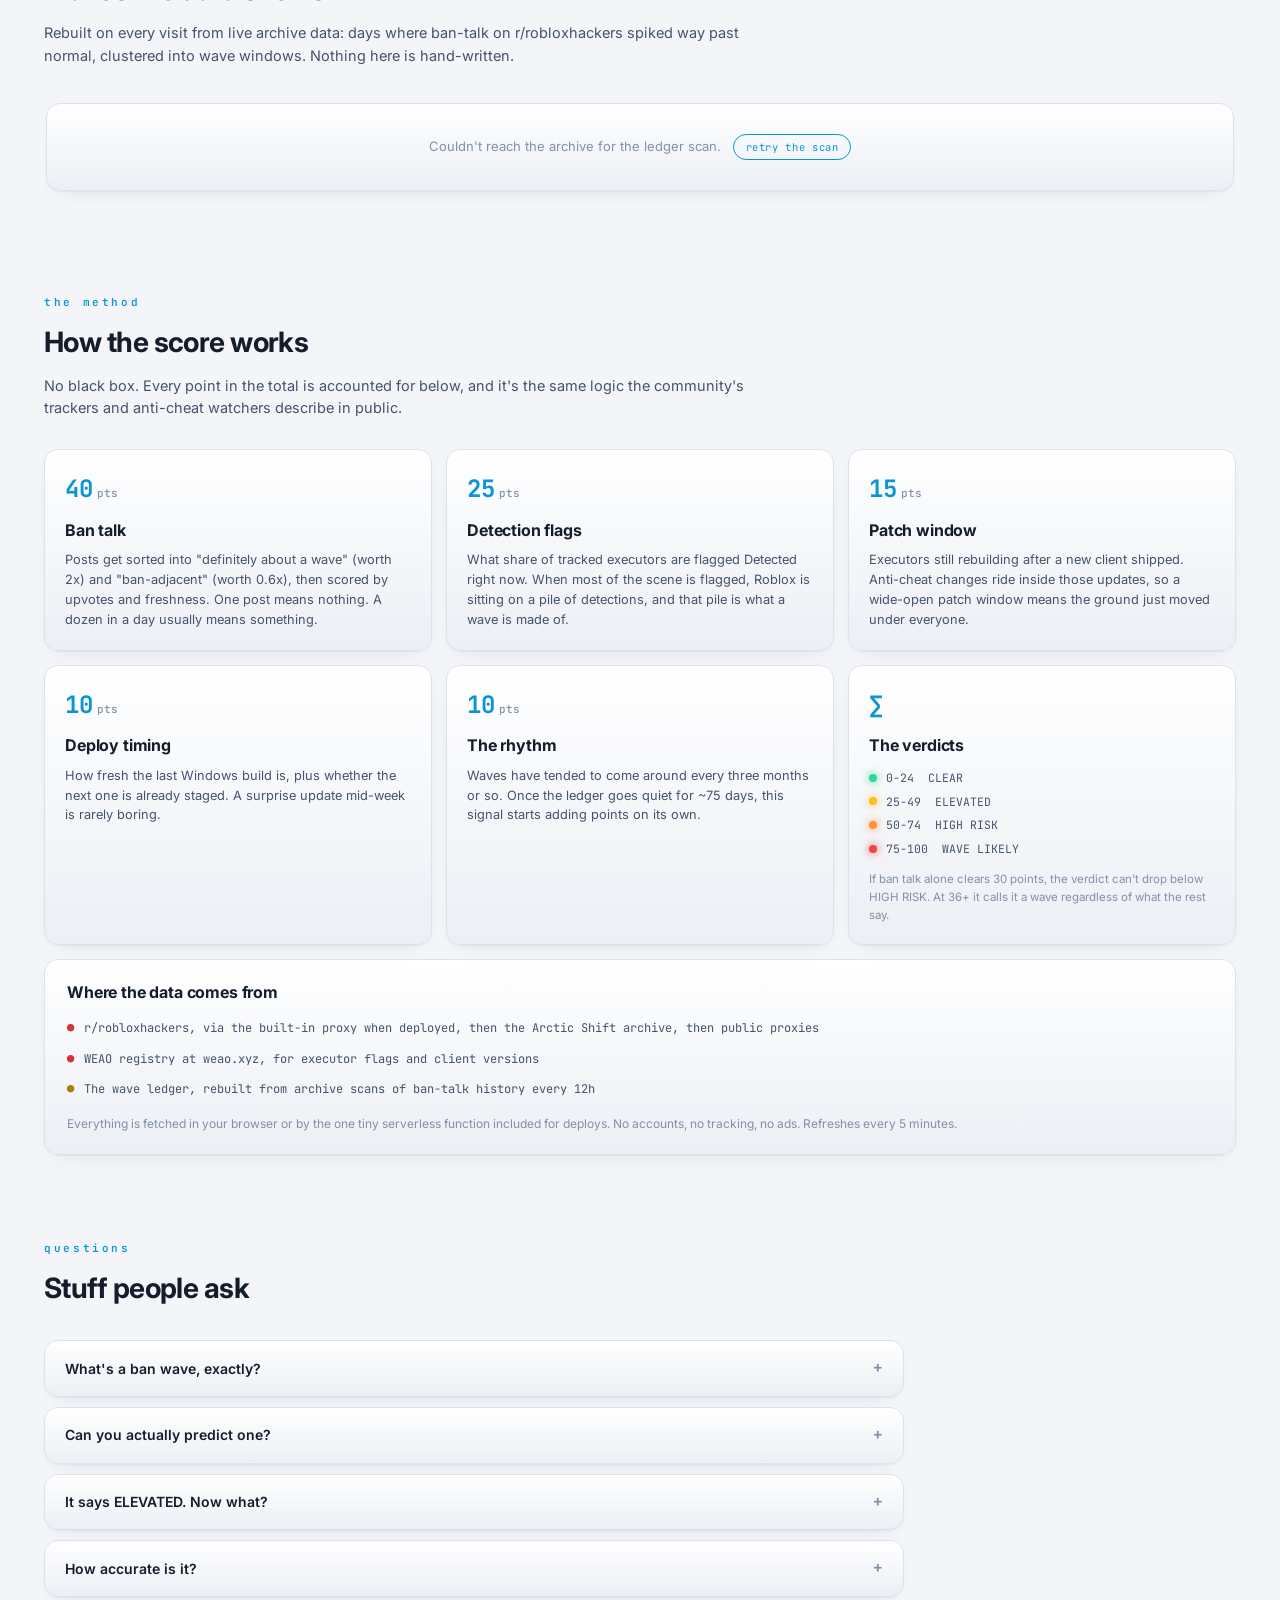
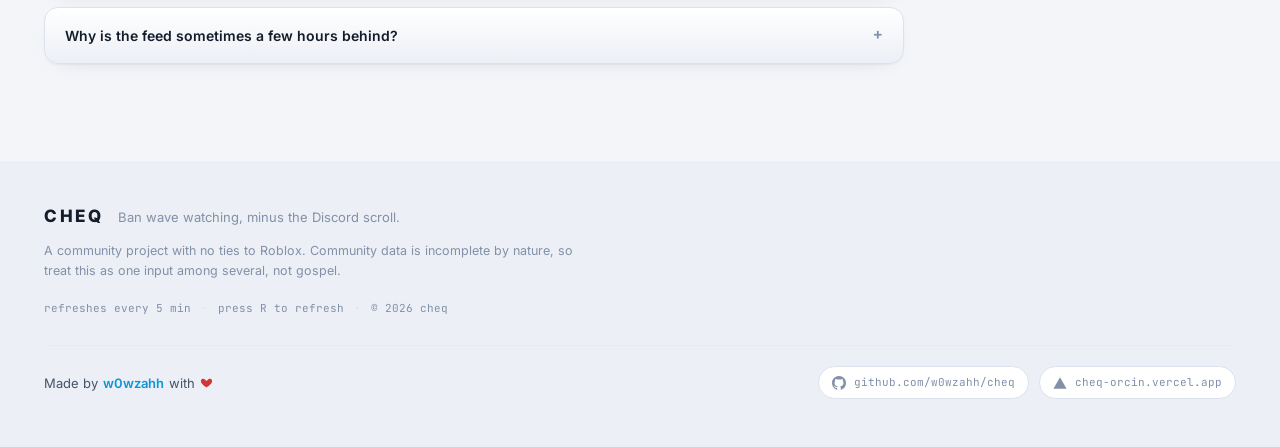
==== commit 02bdb61a: "Add SEO package: meta/OG tags, JSON-LD FAQ, sitemap, robots, manifest, og card" ====
--- a/index.html
+++ b/index.html
@@ -4,8 +4,81 @@
 <meta charset="UTF-8" />
 <meta name="viewport" content="width=device-width, initial-scale=1.0" />
 <title>CHEQ · Is there a Roblox ban wave right now?</title>
-<meta name="description" content="Watches the things people actually watch to guess if a Roblox ban wave is happening: community reports, executor detections, client updates, and the usual wave rhythm." />
+<meta name="description" content="Live Roblox ban wave tracker. Watches community reports, executor detection flags, client deployments and wave history, then rolls it all into one 0-100 risk score." />
+<meta name="keywords" content="roblox ban wave, roblox banwave, banwave tracker, roblox ban wave tracker, hyperion, byfron, executor status, roblox anti cheat, is there a ban wave" />
+<meta name="author" content="w0wzahh" />
+<meta name="robots" content="index, follow, max-image-preview:large" />
+<link rel="canonical" href="https://cheq-orcin.vercel.app/" />
+<meta name="theme-color" content="#06080d" media="(prefers-color-scheme: dark)" />
+<meta name="theme-color" content="#f3f5f9" media="(prefers-color-scheme: light)" />
 <link rel="icon" type="image/svg+xml" href="favicon.svg" />
+<link rel="manifest" href="site.webmanifest" />
+
+<meta property="og:type" content="website" />
+<meta property="og:site_name" content="CHEQ" />
+<meta property="og:title" content="CHEQ · Is there a Roblox ban wave right now?" />
+<meta property="og:description" content="Live ban wave risk tracker: community reports, executor detection flags, client deploys and wave history rolled into one score." />
+<meta property="og:url" content="https://cheq-orcin.vercel.app/" />
+<meta property="og:image" content="https://cheq-orcin.vercel.app/og.png" />
+<meta property="og:image:width" content="1200" />
+<meta property="og:image:height" content="630" />
+<meta name="twitter:card" content="summary_large_image" />
+<meta name="twitter:title" content="CHEQ · Is there a Roblox ban wave right now?" />
+<meta name="twitter:description" content="Live ban wave risk tracker: community reports, executor detection flags, client deploys and wave history rolled into one score." />
+<meta name="twitter:image" content="https://cheq-orcin.vercel.app/og.png" />
+
+<script type="application/ld+json">
+{
+  "@context": "https://schema.org",
+  "@graph": [
+    {
+      "@type": "WebSite",
+      "name": "CHEQ",
+      "alternateName": "Roblox Ban Wave Tracker",
+      "url": "https://cheq-orcin.vercel.app/",
+      "description": "Live Roblox ban wave risk tracker built on community signals.",
+      "inLanguage": "en"
+    },
+    {
+      "@type": "WebPage",
+      "name": "Is there a Roblox ban wave right now?",
+      "url": "https://cheq-orcin.vercel.app/",
+      "isPartOf": { "@type": "WebSite", "url": "https://cheq-orcin.vercel.app/" },
+      "about": { "@type": "Thing", "name": "Roblox ban wave" }
+    },
+    {
+      "@type": "FAQPage",
+      "mainEntity": [
+        {
+          "@type": "Question",
+          "name": "What's a ban wave, exactly?",
+          "acceptedAnswer": { "@type": "Answer", "text": "Hyperion, Roblox's anti-cheat, usually doesn't ban you the moment it notices you. It logs detections and drops the hammer in batches, often weeks later. The side effect is that risk piles up quietly and then hits a lot of people on the same day." }
+        },
+        {
+          "@type": "Question",
+          "name": "Can you actually predict a ban wave?",
+          "acceptedAnswer": { "@type": "Answer", "text": "Not to the day. What you can watch is pressure building: report spikes, detection flags stacking up, a fresh client build, and the rough three-month rhythm. CHEQ measures that pressure without claiming to know the future." }
+        },
+        {
+          "@type": "Question",
+          "name": "What does ELEVATED mean?",
+          "acceptedAnswer": { "@type": "Answer", "text": "Some of the conditions that were around before past waves are present. The usual community advice: assume anything you run is getting logged, keep executors fully closed before opening Roblox, and give it a day or two after reports die down." }
+        },
+        {
+          "@type": "Question",
+          "name": "How accurate is CHEQ?",
+          "acceptedAnswer": { "@type": "Answer", "text": "Community data lags, executor statuses are volunteer-maintained, and the rhythm is a pattern rather than a schedule. Cross-check r/robloxhackers and the status Discords before deciding anything that matters." }
+        },
+        {
+          "@type": "Question",
+          "name": "Why is the feed sometimes a few hours behind?",
+          "acceptedAnswer": { "@type": "Answer", "text": "When the direct route to Reddit gets blocked, posts come through a research archive that ingests on a short delay. Which source answered shows on the health strip under the gauge." }
+        }
+      ]
+    }
+  ]
+}
+</script>
 <script>
   // set theme before paint so there's no flash
   (function () {
@@ -69,6 +142,7 @@
 </header>
 
 <main id="top">
+  <h1 class="sr-only">CHEQ - live Roblox ban wave tracker and risk score</h1>
 
   <!-- ============ STATUS ============ -->
   <section class="hero" id="status">
--- a/styles.css
+++ b/styles.css
@@ -86,6 +86,10 @@
   transition: background .25s ease, color .25s ease;
 }
 .mono { font-family: var(--mono); }
+.sr-only {
+  position: absolute; width: 1px; height: 1px; padding: 0; margin: -1px;
+  overflow: hidden; clip: rect(0 0 0 0); white-space: nowrap; border: 0;
+}
 .tx-red { color: var(--red); }
 .tx-amber { color: var(--amber); }
 ::selection { background: color-mix(in srgb, var(--accent) 28%, transparent); }
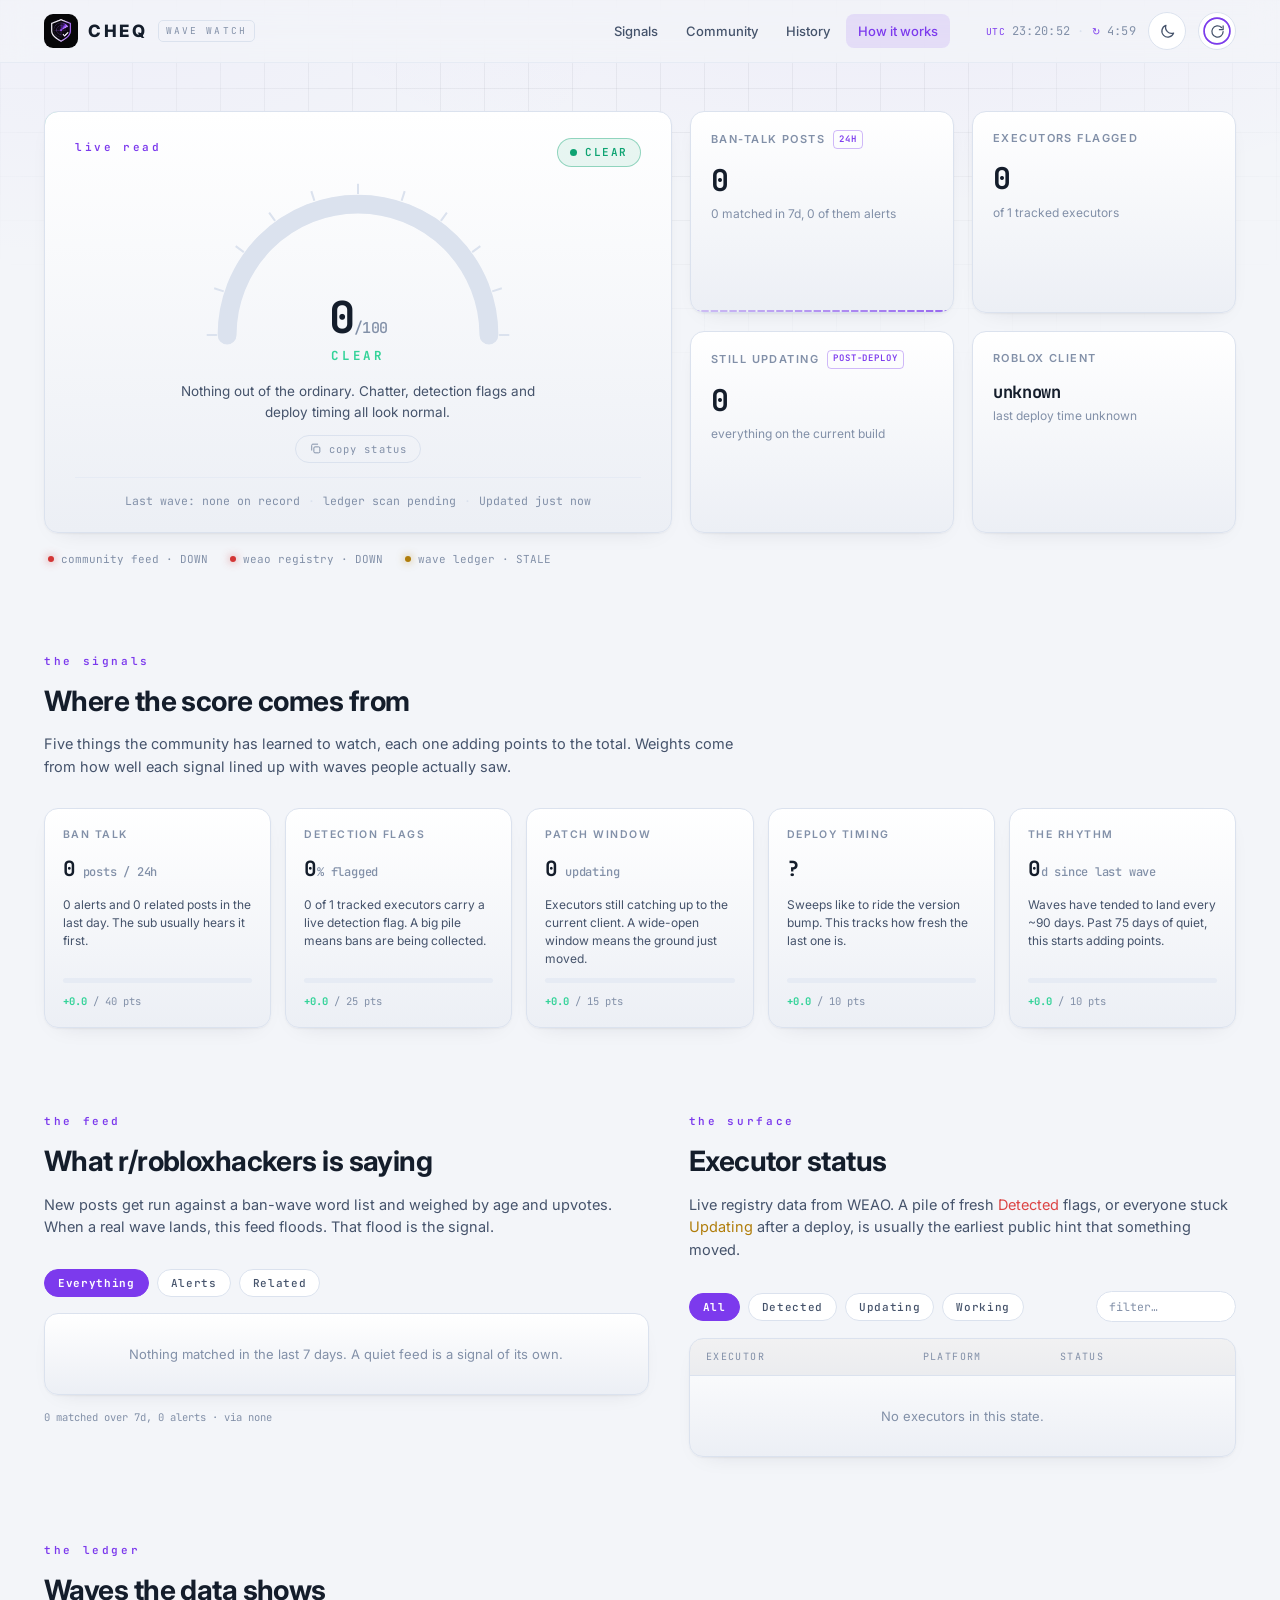
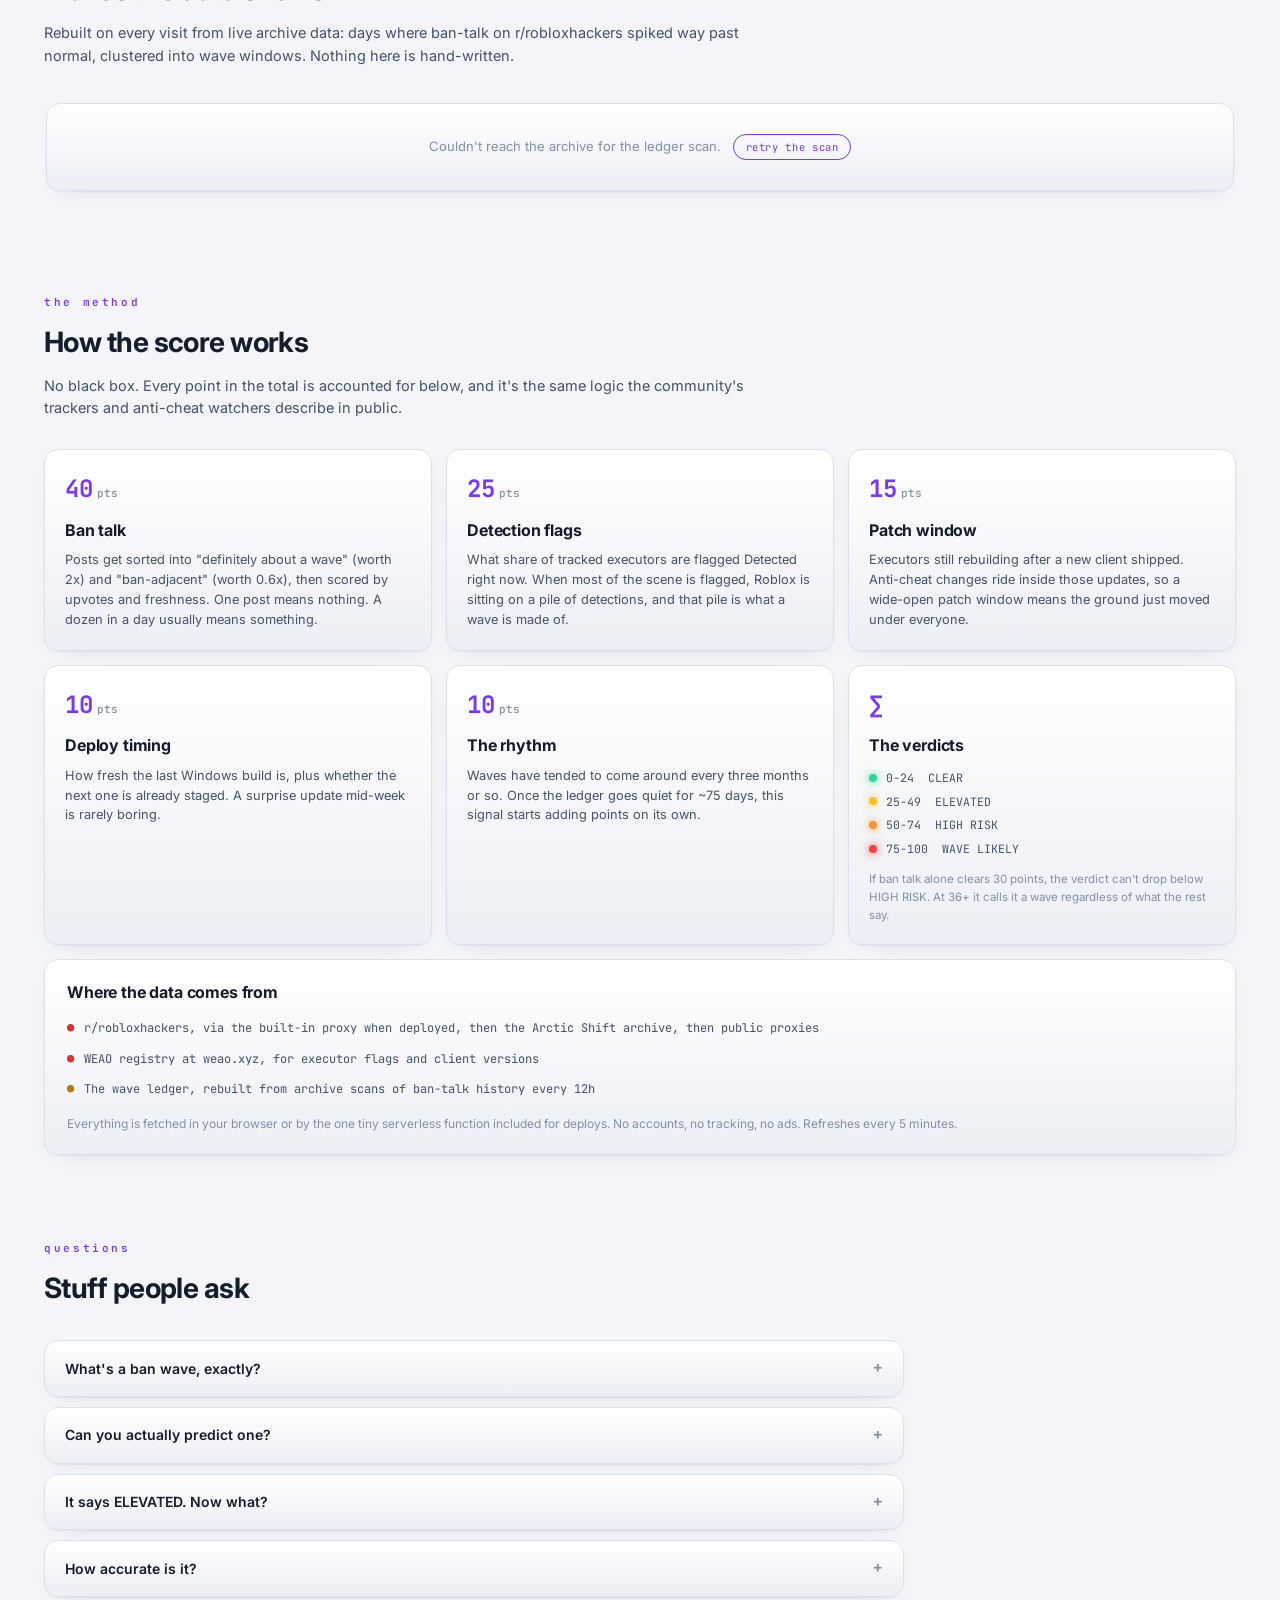
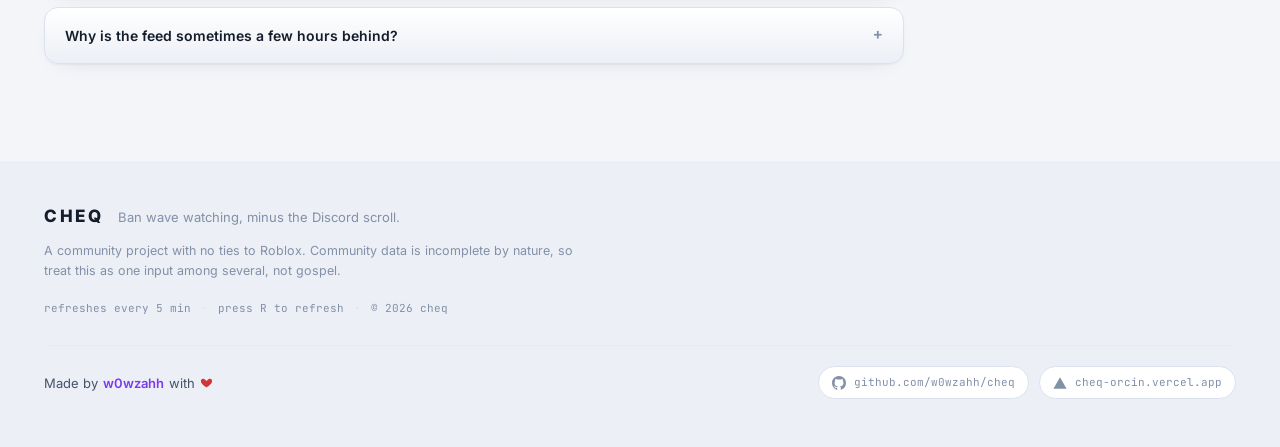
==== commit 566dec70: "Rebrand to radar-shield logo and redo OG card New app icon set and favicon from the brand logo, acce" ====
--- a/index.html
+++ b/index.html
@@ -11,7 +11,9 @@
 <link rel="canonical" href="https://cheq-orcin.vercel.app/" />
 <meta name="theme-color" content="#06080d" media="(prefers-color-scheme: dark)" />
 <meta name="theme-color" content="#f3f5f9" media="(prefers-color-scheme: light)" />
-<link rel="icon" type="image/svg+xml" href="favicon.svg" />
+<link rel="icon" type="image/png" sizes="32x32" href="icon-32.png" />
+<link rel="icon" type="image/png" sizes="192x192" href="icon-192.png" />
+<link rel="apple-touch-icon" href="icon-180.png" />
 <link rel="manifest" href="site.webmanifest" />
 
 <meta property="og:type" content="website" />
@@ -105,10 +107,7 @@
 <header class="nav">
   <div class="nav-inner">
     <a class="brand" href="#top">
-      <svg class="brand-mark" viewBox="0 0 32 32" fill="none" aria-hidden="true">
-        <circle cx="16" cy="16" r="13" stroke="currentColor" stroke-width="1.6" opacity="0.45"/>
-        <path d="M5 18.5c2.8-6.5 5.6-9.8 8.4-9.8 4.4 0 3.7 7.6 8 7.6 2.2 0 4.1-2.1 5.6-6.3" stroke="currentColor" stroke-width="2.1" stroke-linecap="round"/>
-      </svg>
+      <img class="brand-mark" src="logo.png" alt="CHEQ logo" />
       <span class="brand-name">CHEQ</span>
       <span class="brand-sub">WAVE WATCH</span>
     </a>
--- a/styles.css
+++ b/styles.css
@@ -13,8 +13,8 @@
   --text: #e6ecf5;
   --text-2: #9aa7bd;
   --text-3: #5d6b85;
-  --accent: #57d0ff;
-  --accent-ink: #06121a;
+  --accent: #a78bfa;
+  --accent-ink: #170b32;
   --green: #34d399;
   --amber: #fbbf24;
   --orange: #fb923c;
@@ -23,8 +23,8 @@
   --card-shadow: none;
   --nav-bg: rgba(6, 8, 13, .72);
   --grid-line: rgba(148, 163, 190, .045);
-  --wash-a: rgba(87, 208, 255, .055);
-  --wash-b: rgba(52, 211, 153, .045);
+  --wash-a: rgba(167, 139, 250, .065);
+  --wash-b: rgba(124, 58, 237, .05);
   --chip-hover: rgba(148, 163, 190, .08);
   --skeleton-sheen: rgba(148, 163, 190, .06);
   --radius: 14px;
@@ -43,7 +43,7 @@
   --text: #141d2b;
   --text-2: #45536b;
   --text-3: #8290a8;
-  --accent: #0b95d6;
+  --accent: #7c3aed;
   --accent-ink: #ffffff;
   --green: #0ea372;
   --amber: #b07d0a;
@@ -53,8 +53,8 @@
   --card-shadow: 0 1px 2px rgba(20, 29, 43, .05), 0 8px 24px -16px rgba(20, 29, 43, .18);
   --nav-bg: rgba(243, 245, 249, .75);
   --grid-line: rgba(20, 29, 43, .05);
-  --wash-a: rgba(11, 149, 214, .07);
-  --wash-b: rgba(14, 163, 114, .06);
+  --wash-a: rgba(124, 58, 237, .06);
+  --wash-b: rgba(167, 139, 250, .06);
   --chip-hover: rgba(20, 29, 43, .06);
   --skeleton-sheen: rgba(20, 29, 43, .05);
   color-scheme: light;
@@ -142,7 +142,7 @@
   height: 62px; display: flex; align-items: center; gap: 28px;
 }
 .brand { display: flex; align-items: center; gap: 10px; text-decoration: none; color: var(--text); }
-.brand-mark { width: 30px; height: 30px; color: var(--accent); }
+.brand-mark { width: 34px; height: 34px; border-radius: 9px; display: block; }
 .brand-name { font-weight: 800; letter-spacing: .16em; font-size: 17px; }
 .brand-sub {
   font-family: var(--mono); font-size: 9.5px; letter-spacing: .22em;
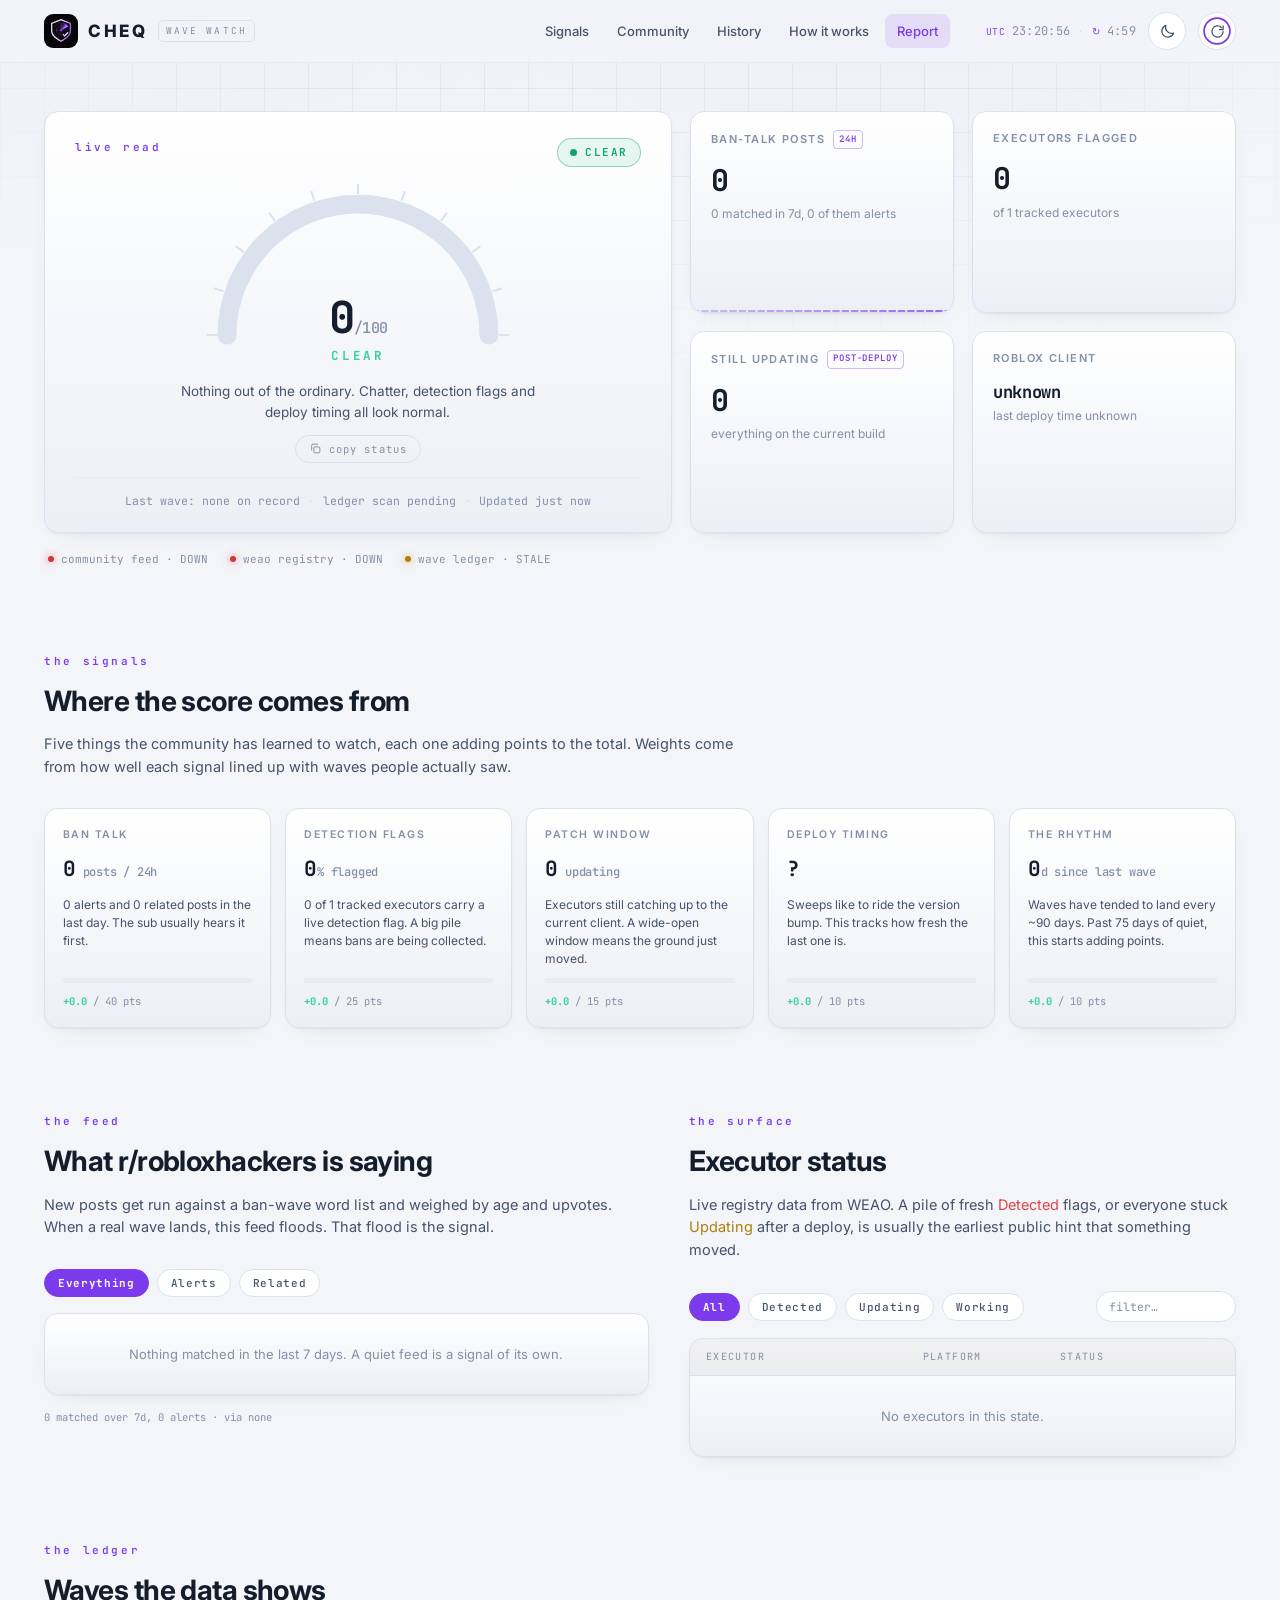
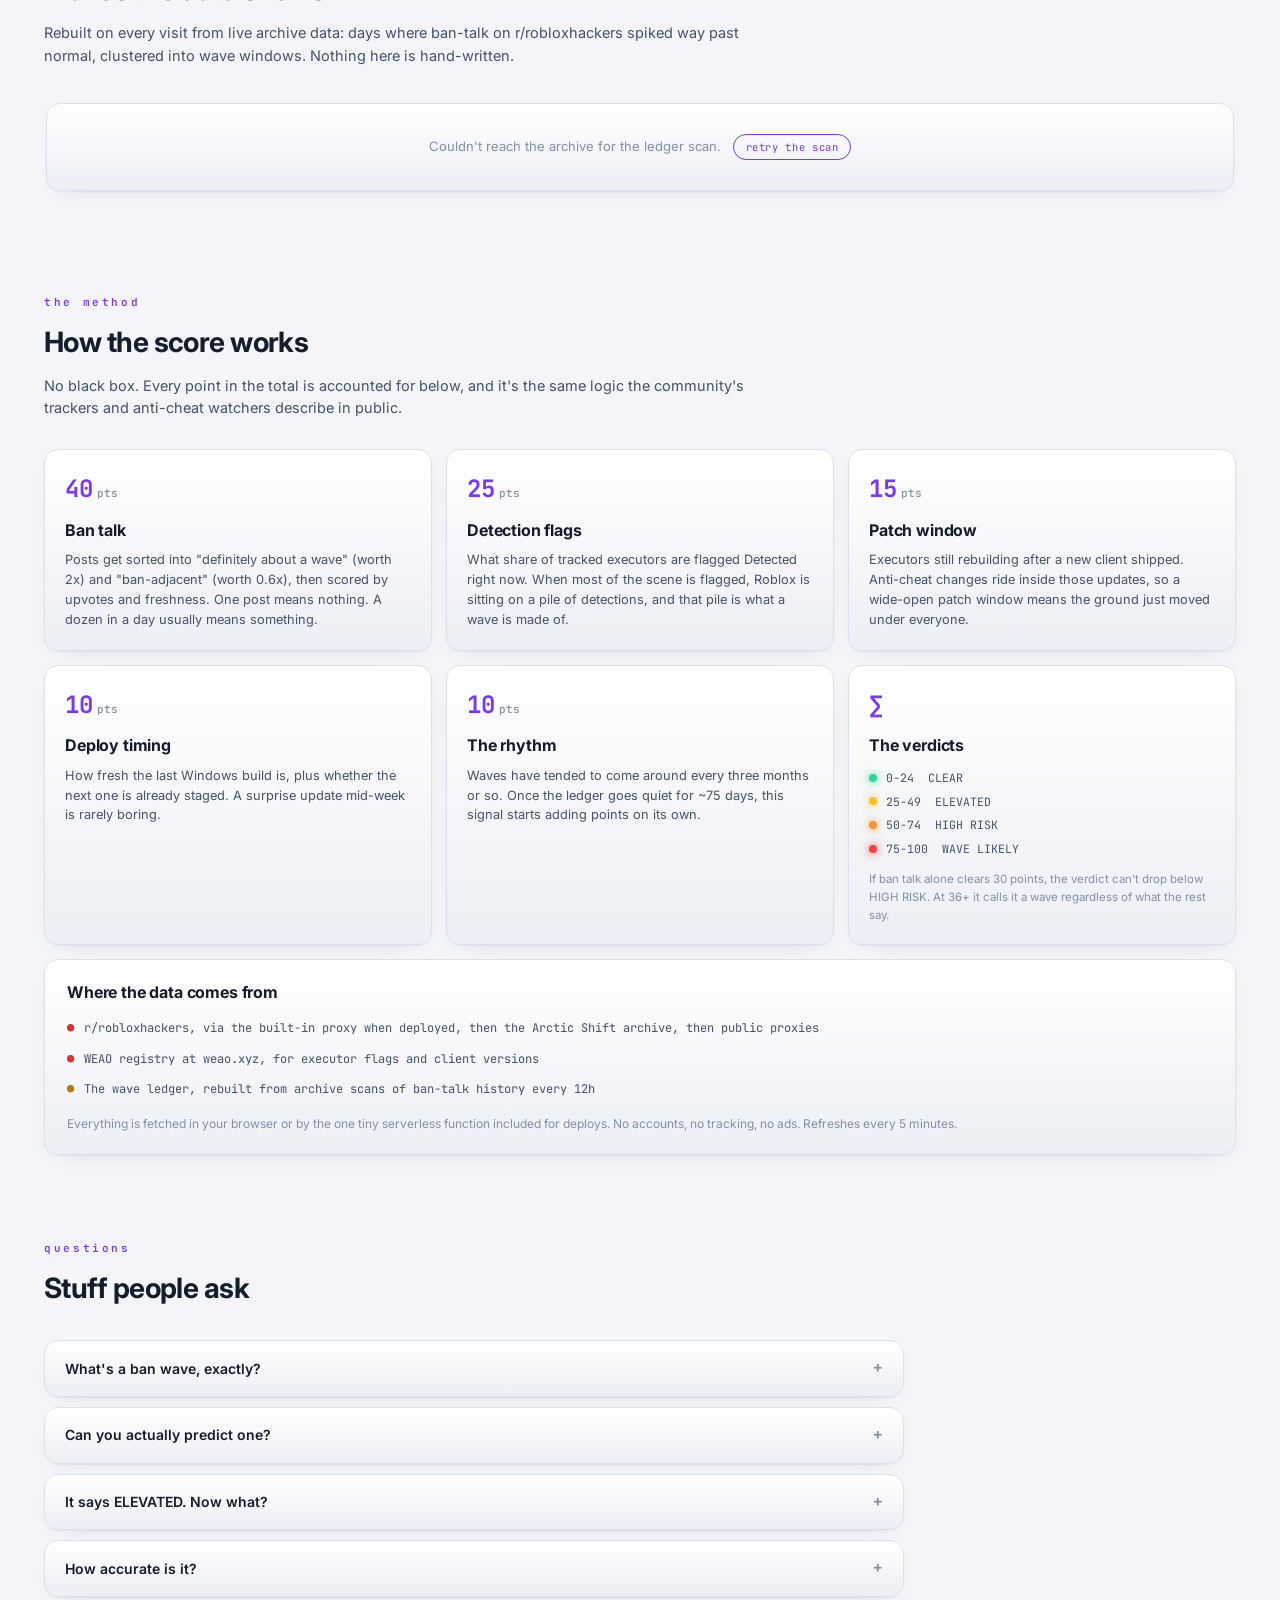
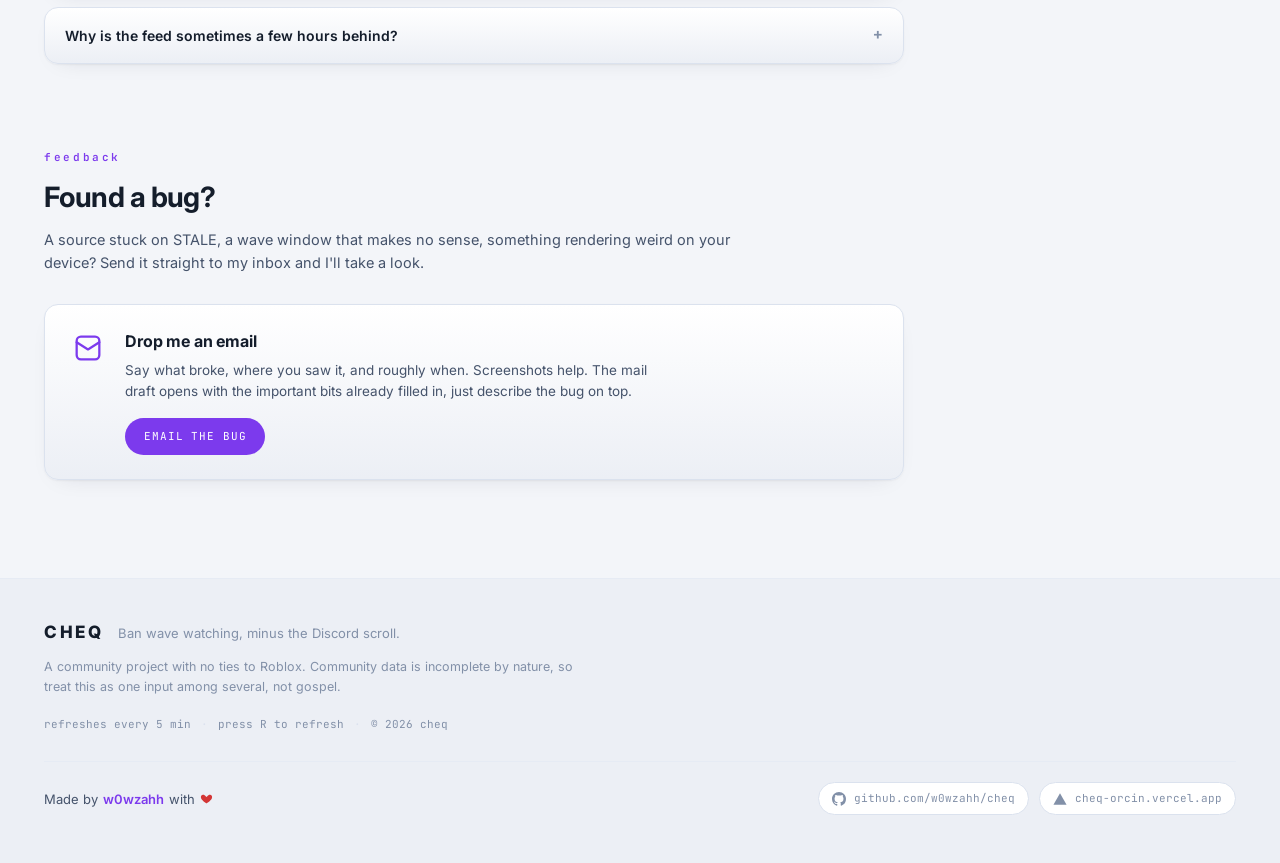
==== commit e210b649: "Add bug report section and harden the ledger scan Empty or rate-limited scans could overwrite real w" ====
--- a/index.html
+++ b/index.html
@@ -116,6 +116,7 @@
       <a href="#feed">Community</a>
       <a href="#history">History</a>
       <a href="#methodology">How it works</a>
+      <a href="#report">Report</a>
     </nav>
     <div class="nav-right">
       <div class="nav-clock mono">
@@ -358,6 +359,26 @@
     </div>
   </section>
 
+  <!-- ============ REPORT ============ -->
+  <section class="section" id="report">
+    <div class="section-head">
+      <span class="eyebrow">feedback</span>
+      <h2>Found a bug?</h2>
+      <p class="section-desc">A source stuck on STALE, a wave window that makes no sense, something rendering weird on your device? Send it straight to my inbox and I'll take a look.</p>
+    </div>
+    <div class="card report-card">
+      <svg class="report-icon" viewBox="0 0 24 24" fill="none" aria-hidden="true">
+        <rect x="4" y="4" width="16" height="16" rx="3" stroke="currentColor" stroke-width="1.6"/>
+        <path d="M4 8l8 5 8-5" stroke="currentColor" stroke-width="1.6" stroke-linecap="round" stroke-linejoin="round"/>
+      </svg>
+      <div class="report-body">
+        <h3>Drop me an email</h3>
+        <p>Say what broke, where you saw it, and roughly when. Screenshots help. The mail draft opens with the important bits already filled in, just describe the bug on top.</p>
+        <a class="report-btn mono" href="mailto:emre.karaaslan@outlook.com.tr?subject=CHEQ%20bug%20report&body=What%20happened%3A%0A%0A%0AWhere%20I%20saw%20it%20(page%20%2F%20section)%3A%0A%0A%0ABrowser%20%2F%20device%3A%0A%0A%0AThe%20bug%20is%20above%20this%20line%2C%20everything%20below%20is%20site%20state.">email the bug</a>
+      </div>
+    </div>
+  </section>
+
 </main>
 
 <footer class="footer">
--- a/styles.css
+++ b/styles.css
@@ -443,6 +443,27 @@
 details[open] summary::after { transform: rotate(45deg); }
 details p { padding: 0 20px 16px; font-size: 13.5px; color: var(--text-2); }
 
+/* ============ REPORT ============ */
+.report-card {
+  max-width: 860px;
+  display: flex; gap: 20px; align-items: flex-start;
+  padding: 24px 26px;
+}
+.report-icon { width: 34px; height: 34px; color: var(--accent); flex-shrink: 0; margin-top: 2px; }
+.report-body h3 { font-size: 16px; margin-bottom: 6px; }
+.report-body p { font-size: 13.5px; color: var(--text-2); max-width: 58ch; margin-bottom: 16px; }
+.report-btn {
+  display: inline-block; font-size: 11px; letter-spacing: .08em; text-transform: uppercase;
+  padding: 9px 18px; border-radius: 999px; text-decoration: none;
+  background: var(--accent); color: var(--accent-ink); border: 1px solid transparent;
+  transition: all .15s;
+}
+.report-btn:hover { filter: brightness(1.12); }
+.report-btn:active { transform: translateY(1px); }
+@media (max-width: 560px) {
+  .report-card { flex-direction: column; gap: 12px; padding: 20px; }
+}
+
 /* ============ FOOTER ============ */
 .footer { margin-top: 90px; border-top: 1px solid var(--border-soft); background: var(--bg-2); transition: background .25s ease; }
 .footer-inner { max-width: 1240px; margin: 0 auto; padding: 40px 24px 48px; }
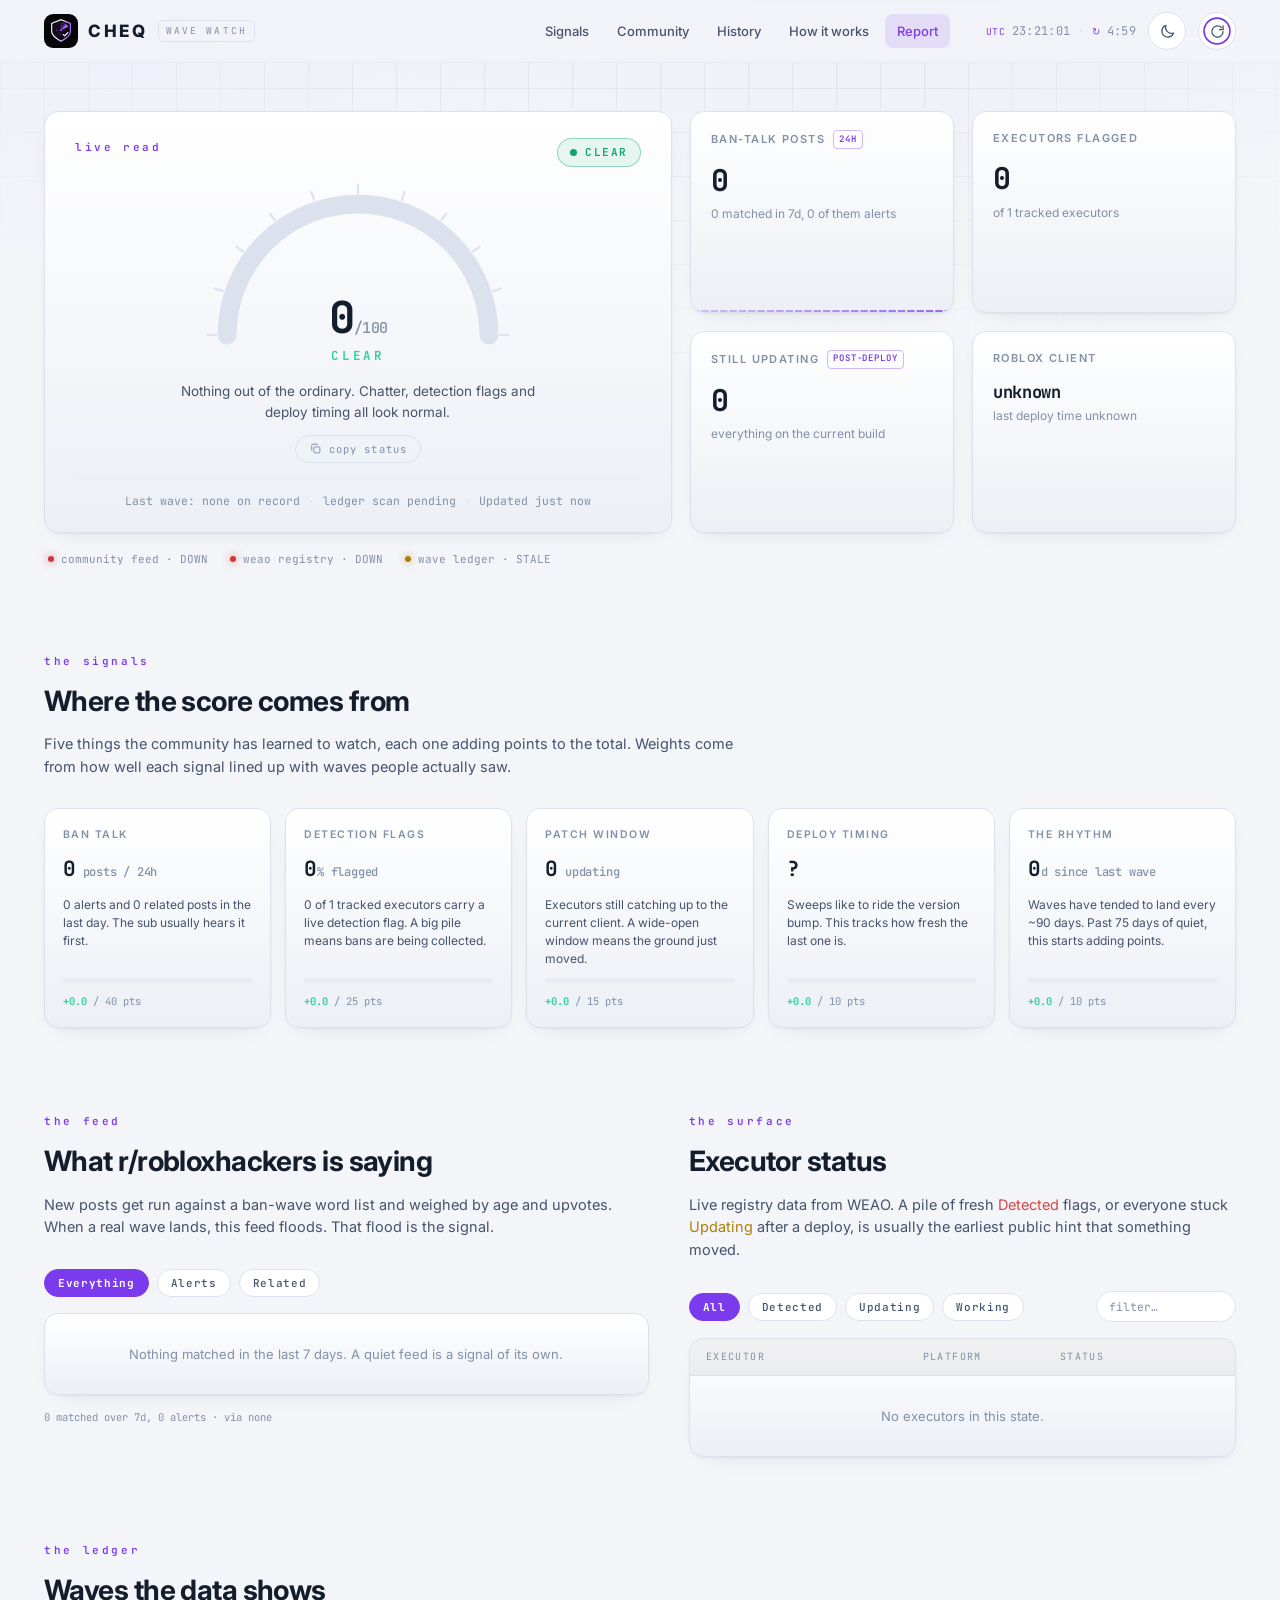
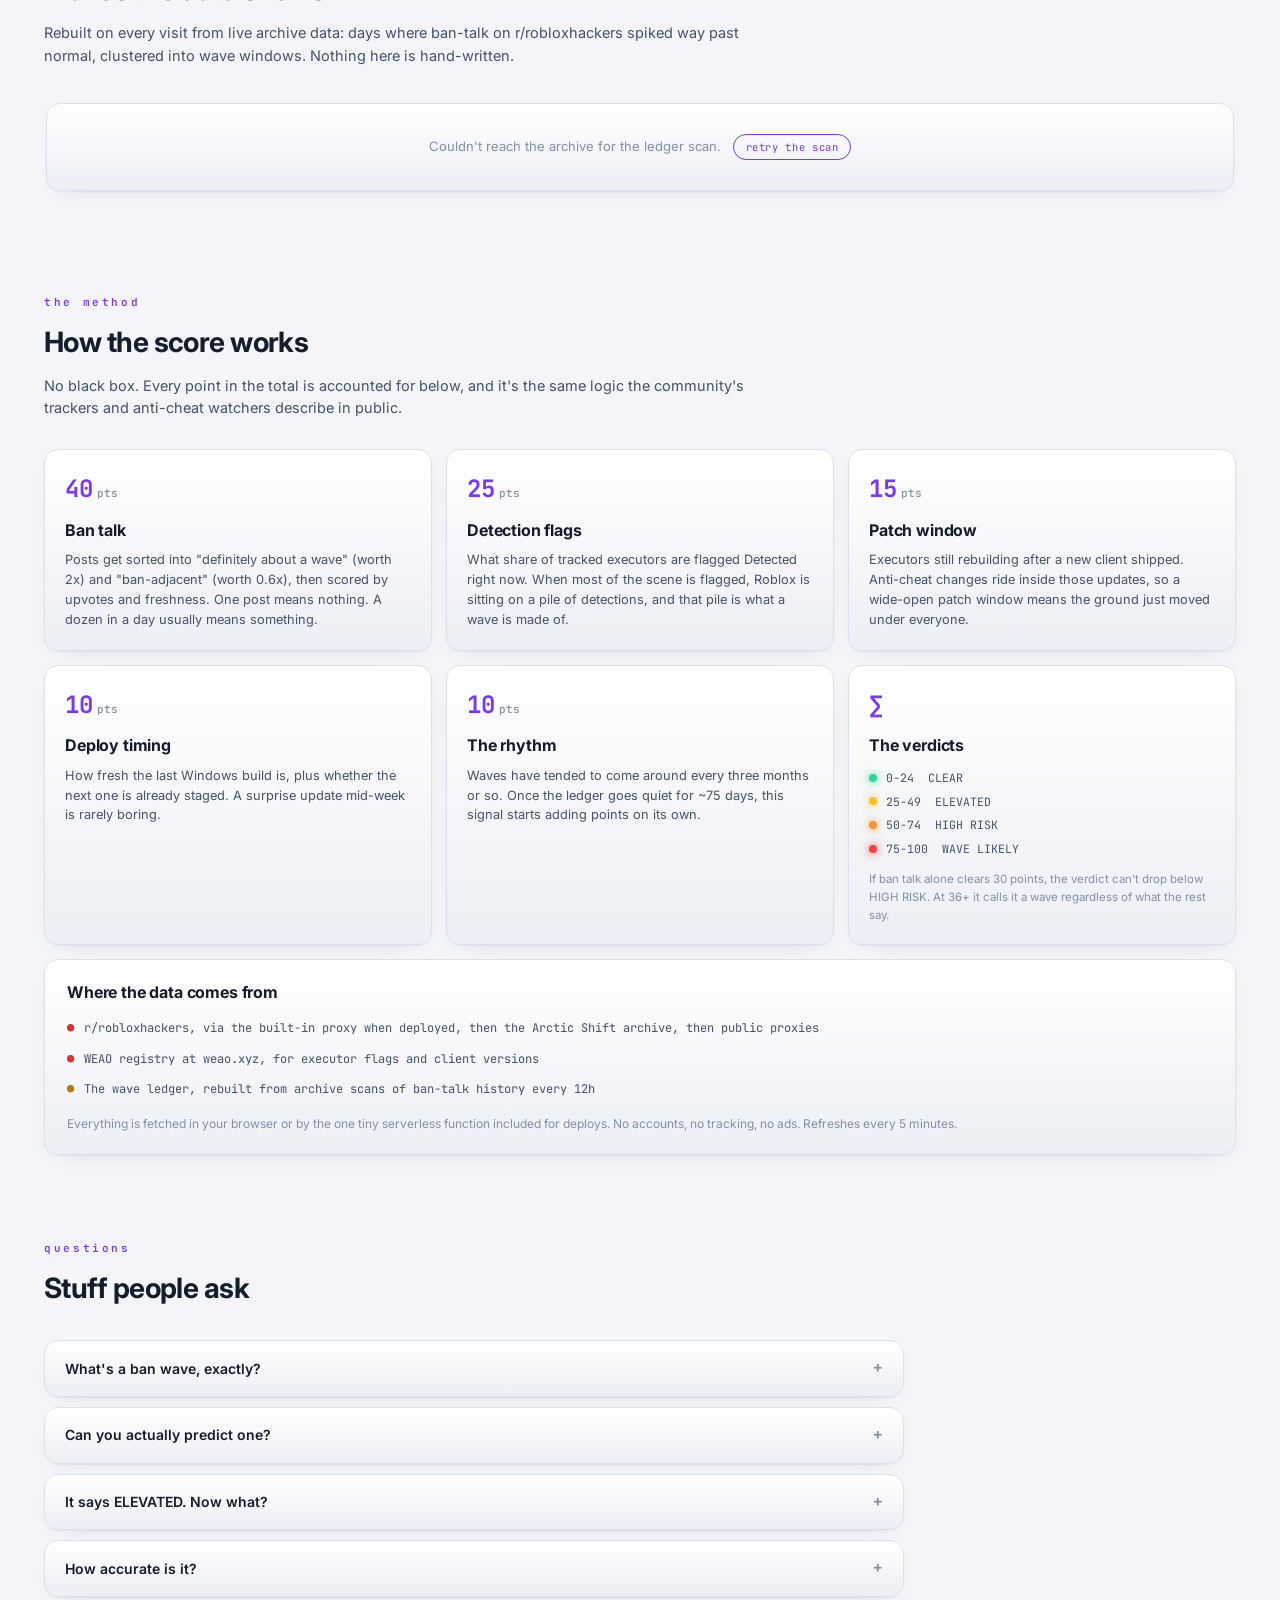
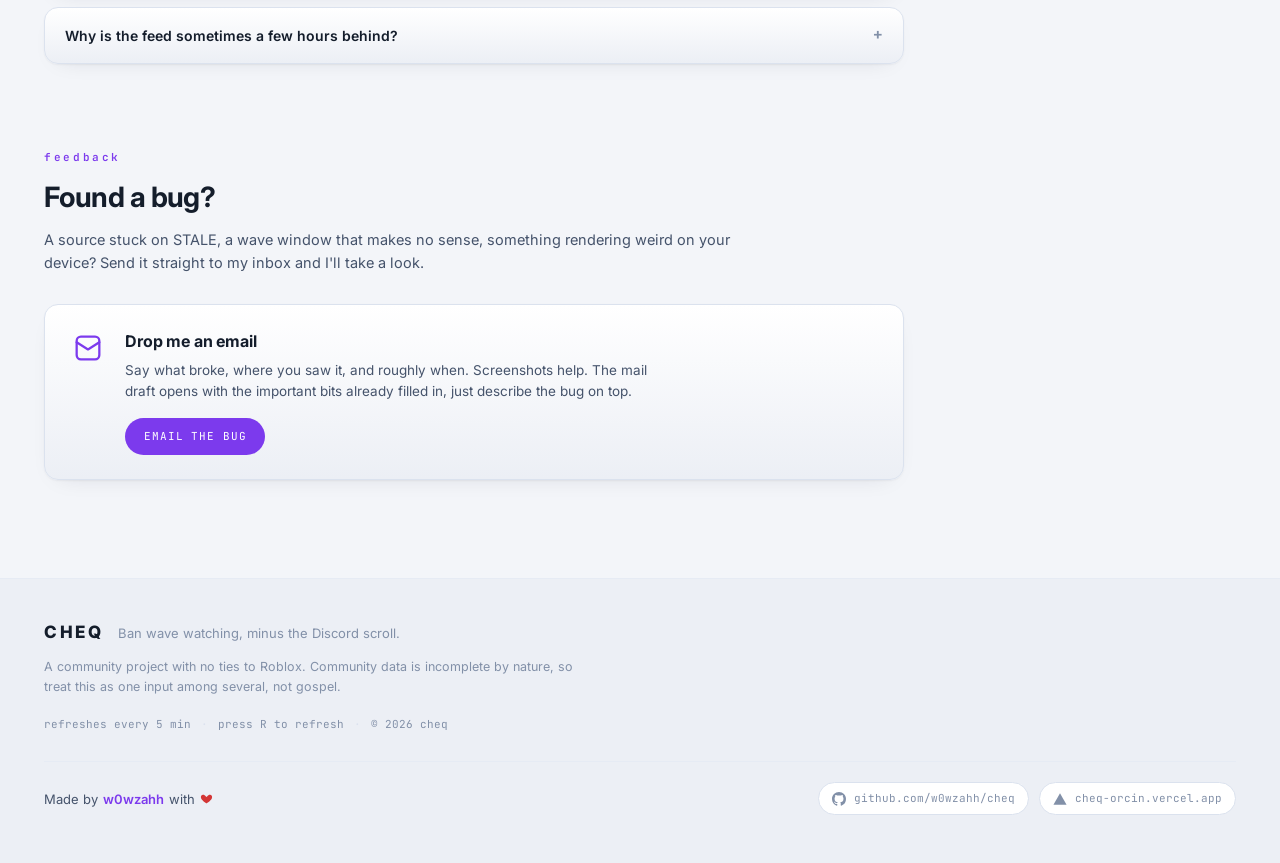
==== commit 62345ad2: "Organize the codebase into assets/, api/ and root contract files Code, styles and images were flat i" ====
--- a/index.html
+++ b/index.html
@@ -11,9 +11,9 @@
 <link rel="canonical" href="https://cheq-orcin.vercel.app/" />
 <meta name="theme-color" content="#06080d" media="(prefers-color-scheme: dark)" />
 <meta name="theme-color" content="#f3f5f9" media="(prefers-color-scheme: light)" />
-<link rel="icon" type="image/png" sizes="32x32" href="icon-32.png" />
-<link rel="icon" type="image/png" sizes="192x192" href="icon-192.png" />
-<link rel="apple-touch-icon" href="icon-180.png" />
+<link rel="icon" type="image/png" sizes="32x32" href="assets/img/icons/icon-32.png" />
+<link rel="icon" type="image/png" sizes="192x192" href="assets/img/icons/icon-192.png" />
+<link rel="apple-touch-icon" href="assets/img/icons/icon-180.png" />
 <link rel="manifest" href="site.webmanifest" />
 
 <meta property="og:type" content="website" />
@@ -21,13 +21,13 @@
 <meta property="og:title" content="CHEQ · Is there a Roblox ban wave right now?" />
 <meta property="og:description" content="Live ban wave risk tracker: community reports, executor detection flags, client deploys and wave history rolled into one score." />
 <meta property="og:url" content="https://cheq-orcin.vercel.app/" />
-<meta property="og:image" content="https://cheq-orcin.vercel.app/og.png" />
+<meta property="og:image" content="https://cheq-orcin.vercel.app/assets/img/og.png" />
 <meta property="og:image:width" content="1200" />
 <meta property="og:image:height" content="630" />
 <meta name="twitter:card" content="summary_large_image" />
 <meta name="twitter:title" content="CHEQ · Is there a Roblox ban wave right now?" />
 <meta name="twitter:description" content="Live ban wave risk tracker: community reports, executor detection flags, client deploys and wave history rolled into one score." />
-<meta name="twitter:image" content="https://cheq-orcin.vercel.app/og.png" />
+<meta name="twitter:image" content="https://cheq-orcin.vercel.app/assets/img/og.png" />
 
 <script type="application/ld+json">
 {
@@ -96,7 +96,7 @@
 <link rel="preconnect" href="https://fonts.googleapis.com" />
 <link rel="preconnect" href="https://fonts.gstatic.com" crossorigin />
 <link href="https://fonts.googleapis.com/css2?family=Inter:wght@400;500;600;700;800&family=JetBrains+Mono:wght@400;500;600;700&display=swap" rel="stylesheet" />
-<link rel="stylesheet" href="styles.css" />
+<link rel="stylesheet" href="assets/css/styles.css" />
 </head>
 <body>
 <a class="skip-link" href="#top">Skip to content</a>
@@ -107,7 +107,7 @@
 <header class="nav">
   <div class="nav-inner">
     <a class="brand" href="#top">
-      <img class="brand-mark" src="logo.png" alt="CHEQ logo" />
+      <img class="brand-mark" src="assets/img/logo.png" alt="CHEQ logo" />
       <span class="brand-name">CHEQ</span>
       <span class="brand-sub">WAVE WATCH</span>
     </a>
@@ -415,6 +415,6 @@
 
 <div class="toast" id="toast" role="status"></div>
 
-<script src="app.js"></script>
+<script src="assets/js/app.js"></script>
 </body>
 </html>
--- a/assets/css/styles.css
+++ b/assets/css/styles.css
@@ -0,0 +1,557 @@
+/* ============================================================
+   CHEQ - ban wave watch
+   dark + light themes via [data-theme] on <html>
+   ============================================================ */
+
+:root {
+  --bg: #06080d;
+  --bg-2: #0a0e16;
+  --panel: #0d121c;
+  --panel-2: #111827;
+  --border: #1b2334;
+  --border-soft: #151d2c;
+  --text: #e6ecf5;
+  --text-2: #9aa7bd;
+  --text-3: #5d6b85;
+  --accent: #a78bfa;
+  --accent-ink: #170b32;
+  --green: #34d399;
+  --amber: #fbbf24;
+  --orange: #fb923c;
+  --red: #f87171;
+  --red-2: #ef4444;
+  --card-shadow: none;
+  --nav-bg: rgba(6, 8, 13, .72);
+  --grid-line: rgba(148, 163, 190, .045);
+  --wash-a: rgba(167, 139, 250, .065);
+  --wash-b: rgba(124, 58, 237, .05);
+  --chip-hover: rgba(148, 163, 190, .08);
+  --skeleton-sheen: rgba(148, 163, 190, .06);
+  --radius: 14px;
+  --mono: "JetBrains Mono", ui-monospace, SFMono-Regular, Consolas, monospace;
+  --sans: "Inter", -apple-system, "Segoe UI", Roboto, sans-serif;
+  color-scheme: dark;
+}
+
+html[data-theme="light"] {
+  --bg: #f3f5f9;
+  --bg-2: #eceff5;
+  --panel: #ffffff;
+  --panel-2: #f7f9fc;
+  --border: #dbe2ee;
+  --border-soft: #e6ebf4;
+  --text: #141d2b;
+  --text-2: #45536b;
+  --text-3: #8290a8;
+  --accent: #7c3aed;
+  --accent-ink: #ffffff;
+  --green: #0ea372;
+  --amber: #b07d0a;
+  --orange: #d96a1b;
+  --red: #dc4444;
+  --red-2: #d33535;
+  --card-shadow: 0 1px 2px rgba(20, 29, 43, .05), 0 8px 24px -16px rgba(20, 29, 43, .18);
+  --nav-bg: rgba(243, 245, 249, .75);
+  --grid-line: rgba(20, 29, 43, .05);
+  --wash-a: rgba(124, 58, 237, .06);
+  --wash-b: rgba(167, 139, 250, .06);
+  --chip-hover: rgba(20, 29, 43, .06);
+  --skeleton-sheen: rgba(20, 29, 43, .05);
+  color-scheme: light;
+}
+
+* { margin: 0; padding: 0; box-sizing: border-box; }
+
+/* slim themed scrollbars everywhere, same look as the executor list */
+html { scrollbar-width: thin; scrollbar-color: var(--border) transparent; }
+::-webkit-scrollbar { width: 9px; height: 9px; }
+::-webkit-scrollbar-track { background: transparent; }
+::-webkit-scrollbar-thumb {
+  background: var(--border);
+  border-radius: 5px;
+  border: 2px solid var(--bg);
+}
+::-webkit-scrollbar-thumb:hover { background: var(--text-3); }
+::-webkit-scrollbar-corner { background: transparent; }
+
+html { scroll-behavior: smooth; }
+body {
+  background: var(--bg);
+  color: var(--text);
+  font-family: var(--sans);
+  font-size: 15px;
+  line-height: 1.55;
+  -webkit-font-smoothing: antialiased;
+  overflow-x: hidden;
+  transition: background .25s ease, color .25s ease;
+}
+.mono { font-family: var(--mono); }
+.sr-only {
+  position: absolute; width: 1px; height: 1px; padding: 0; margin: -1px;
+  overflow: hidden; clip: rect(0 0 0 0); white-space: nowrap; border: 0;
+}
+.tx-red { color: var(--red); }
+.tx-amber { color: var(--amber); }
+::selection { background: color-mix(in srgb, var(--accent) 28%, transparent); }
+
+:focus-visible {
+  outline: 2px solid var(--accent);
+  outline-offset: 2px;
+  border-radius: 4px;
+}
+
+.skip-link {
+  position: fixed; top: -60px; left: 16px; z-index: 200;
+  background: var(--panel); border: 1px solid var(--border); border-radius: 8px;
+  color: var(--text); padding: 9px 14px; font-size: 13px; font-weight: 600;
+  text-decoration: none; transition: top .2s;
+}
+.skip-link:focus { top: 12px; }
+
+.noscript-note {
+  background: var(--amber); color: #221a03; font-weight: 600;
+  text-align: center; padding: 10px 16px; font-size: 13px;
+}
+
+/* backdrop grid */
+.bg-grid {
+  position: fixed; inset: 0; z-index: -1; pointer-events: none;
+  background:
+    radial-gradient(1100px 500px at 70% -10%, var(--wash-a), transparent 60%),
+    radial-gradient(900px 480px at 10% 0%, var(--wash-b), transparent 55%),
+    linear-gradient(var(--bg), var(--bg));
+}
+.bg-grid::after {
+  content: ""; position: absolute; inset: 0;
+  background-image:
+    linear-gradient(var(--grid-line) 1px, transparent 1px),
+    linear-gradient(90deg, var(--grid-line) 1px, transparent 1px);
+  background-size: 44px 44px;
+  mask-image: radial-gradient(ellipse 90% 60% at 50% 0%, #000 30%, transparent 75%);
+}
+
+/* ============ NAV ============ */
+.nav {
+  position: sticky; top: 0; z-index: 50;
+  backdrop-filter: blur(14px); -webkit-backdrop-filter: blur(14px);
+  background: var(--nav-bg);
+  border-bottom: 1px solid var(--border-soft);
+}
+.nav-inner {
+  max-width: 1240px; margin: 0 auto; padding: 0 24px;
+  height: 62px; display: flex; align-items: center; gap: 28px;
+}
+.brand { display: flex; align-items: center; gap: 10px; text-decoration: none; color: var(--text); }
+.brand-mark { width: 34px; height: 34px; border-radius: 9px; display: block; }
+.brand-name { font-weight: 800; letter-spacing: .16em; font-size: 17px; }
+.brand-sub {
+  font-family: var(--mono); font-size: 9.5px; letter-spacing: .22em;
+  color: var(--text-3); border: 1px solid var(--border); border-radius: 5px;
+  padding: 3px 7px; white-space: nowrap;
+}
+.nav-links { display: flex; gap: 4px; margin-left: auto; }
+.nav-links a {
+  color: var(--text-2); text-decoration: none; font-size: 13px; font-weight: 500;
+  padding: 7px 12px; border-radius: 8px; transition: color .15s, background .15s;
+}
+.nav-links a:hover { color: var(--text); background: var(--chip-hover); }
+.nav-links a.active { color: var(--accent); background: color-mix(in srgb, var(--accent) 12%, transparent); }
+.nav-right { display: flex; align-items: center; gap: 12px; margin-left: 8px; }
+.nav-clock { font-size: 12px; color: var(--text-3); letter-spacing: .03em; display: flex; gap: 7px; align-items: baseline; }
+.nav-clock #utcClock::before { content: "UTC "; color: var(--accent); font-size: 9.5px; }
+.nav-clock #refreshIn { color: var(--text-3); }
+.nav-clock #refreshIn::before { content: "↻ "; color: var(--accent); font-size: 10px; }
+.clock-sep { color: var(--border); }
+
+.icon-btn, .theme-btn, .refresh-btn {
+  position: relative; width: 38px; height: 38px; border-radius: 50%;
+  background: var(--panel); border: 1px solid var(--border);
+  cursor: pointer; display: grid; place-items: center; color: var(--text-2);
+  transition: border-color .2s, color .2s;
+}
+.theme-btn:hover, .refresh-btn:hover { border-color: var(--accent); color: var(--accent); }
+.theme-btn svg { width: 17px; height: 17px; }
+.ic-moon { display: none; }
+html[data-theme="light"] .ic-moon { display: block; }
+html[data-theme="light"] .ic-sun { display: none; }
+
+.refresh-ring { position: absolute; inset: 3px; transform: rotate(-90deg); }
+.ring-bg { fill: none; stroke: var(--border); stroke-width: 2; }
+.ring-fg {
+  fill: none; stroke: var(--accent); stroke-width: 2; stroke-linecap: round;
+  stroke-dasharray: 97.4; stroke-dashoffset: 0;
+}
+.refresh-icon { width: 15px; height: 15px; }
+.refresh-btn.spinning .refresh-icon { animation: spin .7s linear infinite; }
+@keyframes spin { to { transform: rotate(360deg); } }
+
+/* ============ LAYOUT ============ */
+main { max-width: 1240px; margin: 0 auto; padding: 0 24px; }
+.section { padding: 72px 0 8px; scroll-margin-top: 70px; }
+.section-head { margin-bottom: 30px; max-width: 720px; }
+.eyebrow {
+  font-family: var(--mono); font-size: 11px; font-weight: 600;
+  letter-spacing: .24em; color: var(--accent); display: inline-block; margin-bottom: 10px;
+}
+h2 { font-size: 28px; font-weight: 700; letter-spacing: -.02em; margin-bottom: 10px; }
+h3 { font-size: 16px; font-weight: 700; letter-spacing: -.01em; margin-bottom: 8px; }
+.section-desc { color: var(--text-2); font-size: 14.5px; }
+.card {
+  background: linear-gradient(180deg, var(--panel), var(--bg-2));
+  border: 1px solid var(--border);
+  border-radius: var(--radius);
+  box-shadow: var(--card-shadow);
+}
+
+/* ============ HERO ============ */
+.hero { padding: 48px 0 8px; }
+.hero-grid { display: grid; grid-template-columns: 1.15fr 1fr; gap: 18px; }
+.verdict-card { padding: 26px 30px 22px; position: relative; overflow: hidden; }
+.verdict-card::before {
+  content: ""; position: absolute; inset: -1px; border-radius: inherit; padding: 1px;
+  background: linear-gradient(135deg, var(--glow, rgba(87,208,255,.35)), transparent 40%);
+  -webkit-mask: linear-gradient(#000 0 0) content-box, linear-gradient(#000 0 0);
+  -webkit-mask-composite: xor; mask-composite: exclude; pointer-events: none;
+}
+.verdict-top { display: flex; justify-content: space-between; align-items: center; gap: 12px; flex-wrap: wrap; }
+.status-pill {
+  display: inline-flex; align-items: center; gap: 8px;
+  font-family: var(--mono); font-size: 11px; font-weight: 600; letter-spacing: .14em;
+  padding: 5px 12px; border-radius: 999px;
+  border: 1px solid var(--border); color: var(--text-2); background: var(--chip-hover);
+}
+.status-pill .dot { width: 7px; height: 7px; border-radius: 50%; background: currentColor; }
+.status-pill.s-clear   { color: var(--green);  border-color: color-mix(in srgb, var(--green) 40%, transparent);  background: color-mix(in srgb, var(--green) 9%, transparent); }
+.status-pill.s-elev    { color: var(--amber);  border-color: color-mix(in srgb, var(--amber) 40%, transparent);  background: color-mix(in srgb, var(--amber) 9%, transparent); }
+.status-pill.s-high    { color: var(--orange); border-color: color-mix(in srgb, var(--orange) 45%, transparent); background: color-mix(in srgb, var(--orange) 10%, transparent); }
+.status-pill.s-wave    { color: var(--red-2);  border-color: color-mix(in srgb, var(--red-2) 50%, transparent);  background: color-mix(in srgb, var(--red-2) 10%, transparent); }
+.status-pill.s-wave .dot { animation: pulse 1.1s ease-in-out infinite; }
+@keyframes pulse { 50% { opacity: .25; transform: scale(.75); } }
+
+.gauge-wrap { position: relative; margin: 8px auto 0; width: min(320px, 88%); }
+.gauge { width: 100%; display: block; }
+.gauge-track { fill: none; stroke: var(--border); stroke-width: 13; stroke-linecap: round; }
+.gauge-fill {
+  fill: none; stroke: url(#gaugeGrad); stroke-width: 13; stroke-linecap: round;
+  stroke-dasharray: 283; stroke-dashoffset: 283;
+  transition: stroke-dashoffset 1.2s cubic-bezier(.22,.8,.3,1);
+  filter: drop-shadow(0 0 10px var(--gauge-glow, transparent));
+}
+html[data-theme="light"] .gauge-fill { filter: none; }
+.gauge-ticks line { stroke: var(--border); stroke-width: 1.4; }
+.gauge-center { position: absolute; left: 0; right: 0; bottom: 2px; text-align: center; }
+.gauge-score { font-family: var(--mono); font-size: 44px; font-weight: 700; line-height: 1; letter-spacing: -.02em; }
+.gauge-max { font-size: 15px; color: var(--text-3); font-weight: 500; }
+.gauge-verdict {
+  font-family: var(--mono); font-size: 12.5px; font-weight: 700; letter-spacing: .22em;
+  margin-top: 7px; color: var(--verdict-c, var(--text-2));
+}
+.verdict-note { text-align: center; color: var(--text-2); font-size: 13.5px; margin: 14px auto 0; max-width: 44ch; }
+
+.copy-status {
+  display: flex; align-items: center; gap: 7px; margin: 12px auto 0;
+  font-family: var(--mono); font-size: 10.5px; letter-spacing: .1em;
+  padding: 6px 13px; border-radius: 999px; cursor: pointer;
+  background: transparent; border: 1px solid var(--border); color: var(--text-3);
+  transition: all .15s;
+}
+.copy-status svg { width: 13px; height: 13px; }
+.copy-status:hover { color: var(--accent); border-color: var(--accent); }
+.copy-status.copied { color: var(--green); border-color: var(--green); }
+
+.verdict-meta {
+  display: flex; justify-content: center; flex-wrap: wrap; gap: 8px;
+  margin-top: 14px; padding-top: 14px; border-top: 1px solid var(--border-soft);
+  font-size: 11.5px; color: var(--text-3);
+}
+.meta-sep { color: var(--border); }
+
+.hero-stats { display: grid; grid-template-columns: 1fr 1fr; gap: 18px; }
+.stat { padding: 18px 20px; position: relative; overflow: hidden; }
+.stat-label {
+  font-size: 11px; font-weight: 600; letter-spacing: .13em; text-transform: uppercase;
+  color: var(--text-3); display: flex; align-items: center; gap: 8px;
+}
+.stat-window {
+  font-family: var(--mono); font-size: 9px; color: var(--accent);
+  border: 1px solid color-mix(in srgb, var(--accent) 35%, transparent); border-radius: 4px;
+  padding: 1.5px 5px; letter-spacing: .1em;
+}
+.stat-value { font-size: 30px; font-weight: 700; margin-top: 8px; letter-spacing: -.02em; }
+.stat-value-sm { font-size: 17px; margin-top: 12px; word-break: break-all; }
+.stat-sub { font-size: 12px; color: var(--text-3); margin-top: 2px; }
+.spark { position: absolute; left: 0; right: 0; bottom: 0; width: 100%; opacity: .9; }
+
+.sources-strip {
+  display: flex; flex-wrap: wrap; gap: 10px 22px; margin-top: 18px;
+  font-size: 11px; color: var(--text-3); padding: 0 4px;
+}
+.src { display: inline-flex; align-items: center; gap: 7px; }
+.src .s-dot { width: 6px; height: 6px; border-radius: 50%; }
+.src.ok .s-dot { background: var(--green); box-shadow: 0 0 8px color-mix(in srgb, var(--green) 70%, transparent); }
+.src.deg .s-dot { background: var(--amber); box-shadow: 0 0 8px color-mix(in srgb, var(--amber) 70%, transparent); }
+.src.down .s-dot { background: var(--red-2); box-shadow: 0 0 8px color-mix(in srgb, var(--red-2) 70%, transparent); }
+
+/* ============ SIGNALS ============ */
+.signal-grid { display: grid; grid-template-columns: repeat(5, 1fr); gap: 14px; }
+.signal { padding: 18px; display: flex; flex-direction: column; gap: 10px; min-height: 178px; }
+.signal-name { font-size: 10.5px; font-weight: 600; letter-spacing: .14em; text-transform: uppercase; color: var(--text-3); }
+.signal-val { font-family: var(--mono); font-size: 21px; font-weight: 700; letter-spacing: -.01em; }
+.signal-val small { font-size: 12px; color: var(--text-3); font-weight: 500; }
+.signal-desc { font-size: 12px; color: var(--text-2); line-height: 1.5; flex: 1; }
+.signal-bar { height: 5px; border-radius: 3px; background: var(--border-soft); overflow: hidden; }
+.signal-bar i { display: block; height: 100%; border-radius: 3px; background: var(--sc, var(--accent)); transition: width 1s ease; }
+.signal-pts { font-family: var(--mono); font-size: 10.5px; color: var(--text-3); }
+.signal-pts b { color: var(--sc, var(--accent)); font-weight: 700; }
+
+/* ============ SPLIT / FEED ============ */
+.split { display: grid; grid-template-columns: 1.05fr .95fr; gap: 40px; align-items: start; }
+.split-right { scroll-margin-top: 80px; }
+.feed-filters { display: flex; gap: 8px; margin-bottom: 16px; flex-wrap: wrap; align-items: center; }
+.chip {
+  font-family: var(--mono); font-size: 11px; font-weight: 500; letter-spacing: .06em;
+  padding: 6px 13px; border-radius: 999px; cursor: pointer;
+  background: var(--panel); border: 1px solid var(--border); color: var(--text-2);
+  transition: all .15s;
+}
+.chip:hover { color: var(--text); border-color: var(--text-3); }
+.chip.active { color: var(--accent-ink); background: var(--accent); border-color: var(--accent); font-weight: 700; }
+
+.exec-search {
+  margin-left: auto; width: 140px;
+  font-size: 11.5px; padding: 7px 12px; border-radius: 999px;
+  background: var(--panel); border: 1px solid var(--border); color: var(--text);
+  transition: border-color .15s, width .2s;
+}
+.exec-search::placeholder { color: var(--text-3); }
+.exec-search:focus { outline: none; border-color: var(--accent); width: 180px; }
+
+.post-list { list-style: none; display: flex; flex-direction: column; gap: 9px; }
+.post {
+  display: flex; gap: 12px; align-items: flex-start;
+  padding: 13px 15px; border-radius: 11px;
+  background: linear-gradient(180deg, var(--panel), var(--bg-2));
+  border: 1px solid var(--border-soft);
+  box-shadow: var(--card-shadow);
+  transition: border-color .15s, transform .15s;
+}
+.post:hover { border-color: var(--border); transform: translateX(3px); }
+.post-flag {
+  flex-shrink: 0; font-family: var(--mono); font-size: 9px; font-weight: 700; letter-spacing: .12em;
+  padding: 3px 7px; border-radius: 5px; margin-top: 2px;
+}
+.post-flag.strong { color: var(--red); background: color-mix(in srgb, var(--red) 10%, transparent); border: 1px solid color-mix(in srgb, var(--red) 30%, transparent); }
+.post-flag.weak { color: var(--text-3); background: var(--chip-hover); border: 1px solid var(--border); }
+.post-main { min-width: 0; }
+.post-title { font-size: 13.5px; font-weight: 600; line-height: 1.4; }
+.post-title a { color: var(--text); text-decoration: none; }
+.post-title a:hover { color: var(--accent); }
+.post-meta { font-family: var(--mono); font-size: 10.5px; color: var(--text-3); margin-top: 5px; display: flex; gap: 10px; flex-wrap: wrap; }
+.post-score.pos { color: var(--green); } .post-score.neg { color: var(--red); }
+.feed-foot { margin-top: 14px; font-size: 10.5px; color: var(--text-3); }
+.feed-empty { padding: 30px; text-align: center; color: var(--text-3); font-size: 13px; }
+.retry-scan {
+  margin-left: 8px; font-family: var(--mono); font-size: 10.5px; letter-spacing: .06em;
+  padding: 5px 12px; border-radius: 999px; cursor: pointer;
+  background: transparent; border: 1px solid var(--accent); color: var(--accent);
+  transition: all .15s;
+}
+.retry-scan:hover { background: var(--accent); color: var(--accent-ink); }
+
+/* ============ EXECUTORS ============ */
+.exec-table { overflow: hidden; }
+.exec-thead, .exec-row {
+  display: grid; grid-template-columns: 1.3fr .8fr 1fr; gap: 10px;
+  padding: 10px 16px; align-items: center;
+}
+.exec-thead {
+  font-size: 10px; letter-spacing: .14em; text-transform: uppercase; color: var(--text-3);
+  border-bottom: 1px solid var(--border); background: var(--chip-hover);
+}
+.exec-body { max-height: 560px; overflow-y: auto; }
+.exec-row { border-bottom: 1px solid var(--border-soft); font-size: 13px; }
+.exec-row:last-child { border-bottom: none; }
+.exec-name { font-weight: 600; display: flex; flex-direction: column; }
+.exec-name small { font-family: var(--mono); font-size: 10px; color: var(--text-3); font-weight: 400; }
+.exec-plat { font-family: var(--mono); font-size: 10.5px; color: var(--text-2); }
+.exec-badge {
+  display: inline-flex; align-items: center; gap: 6px; width: fit-content;
+  font-family: var(--mono); font-size: 9.5px; font-weight: 700; letter-spacing: .1em;
+  padding: 3.5px 9px; border-radius: 999px;
+}
+.exec-badge::before { content: ""; width: 5px; height: 5px; border-radius: 50%; background: currentColor; }
+.exec-badge.detected { color: var(--red); background: color-mix(in srgb, var(--red) 10%, transparent); border: 1px solid color-mix(in srgb, var(--red) 30%, transparent); }
+.exec-badge.pending  { color: var(--amber); background: color-mix(in srgb, var(--amber) 10%, transparent); border: 1px solid color-mix(in srgb, var(--amber) 30%, transparent); }
+.exec-badge.working  { color: var(--green); background: color-mix(in srgb, var(--green) 9%, transparent); border: 1px solid color-mix(in srgb, var(--green) 28%, transparent); }
+
+/* ============ TIMELINE ============ */
+.timeline { display: flex; gap: 14px; overflow-x: auto; padding: 6px 2px 18px; scrollbar-width: thin; scrollbar-color: var(--border) transparent; }
+.tl-item {
+  flex: 0 0 250px; padding: 16px 18px; position: relative;
+  background: linear-gradient(180deg, var(--panel), var(--bg-2));
+  border: 1px solid var(--border-soft); border-radius: 12px;
+  box-shadow: var(--card-shadow);
+}
+.tl-item::before {
+  content: ""; position: absolute; top: 20px; left: -15px; width: 15px; height: 1px;
+  background: var(--border);
+}
+.tl-item:first-child::before { display: none; }
+.tl-date { font-family: var(--mono); font-size: 11px; color: var(--accent); font-weight: 600; letter-spacing: .06em; }
+.tl-name { font-size: 13.5px; font-weight: 700; margin: 7px 0 5px; }
+.tl-desc { font-size: 12px; color: var(--text-2); }
+.tl-tag {
+  display: inline-block; margin-top: 10px; font-family: var(--mono); font-size: 9px;
+  letter-spacing: .12em; padding: 3px 8px; border-radius: 5px;
+}
+.tl-tag.confirmed { color: var(--green); border: 1px solid color-mix(in srgb, var(--green) 30%, transparent); background: color-mix(in srgb, var(--green) 8%, transparent); }
+.tl-tag.estimated { color: var(--amber); border: 1px solid color-mix(in srgb, var(--amber) 30%, transparent); background: color-mix(in srgb, var(--amber) 8%, transparent); }
+.tl-tag.detected  { color: var(--accent); border: 1px solid color-mix(in srgb, var(--accent) 30%, transparent); background: color-mix(in srgb, var(--accent) 8%, transparent); }
+
+/* ============ METHOD ============ */
+.method-grid { display: grid; grid-template-columns: repeat(3, 1fr); gap: 14px; }
+.method { padding: 20px; }
+.method-w { font-size: 24px; font-weight: 700; color: var(--accent); margin-bottom: 10px; }
+.method-w span { font-size: 11px; color: var(--text-3); margin-left: 4px; font-weight: 500; }
+.method p { font-size: 12.8px; color: var(--text-2); }
+.verdict-scale { list-style: none; margin: 6px 0 10px; font-size: 11.5px; color: var(--text-2); }
+.verdict-scale li { display: flex; align-items: center; gap: 9px; padding: 3px 0; }
+.v-dot { width: 8px; height: 8px; border-radius: 50%; background: var(--c); box-shadow: 0 0 8px var(--c); }
+.method-foot { font-size: 11.5px !important; color: var(--text-3) !important; }
+
+.datasources { margin-top: 14px; padding: 20px 22px; }
+.src-list { list-style: none; font-size: 12px; color: var(--text-2); }
+.src-list li { padding: 6px 0; display: flex; gap: 10px; align-items: baseline; }
+.src-status { font-weight: 700; }
+.src-status.ok { color: var(--green); } .src-status.deg { color: var(--amber); } .src-status.down { color: var(--red-2); }
+.src-note { margin-top: 10px; font-size: 12px; color: var(--text-3); }
+
+/* ============ FAQ ============ */
+.faq { display: flex; flex-direction: column; gap: 10px; max-width: 860px; }
+details.card { padding: 0; }
+summary {
+  cursor: pointer; padding: 15px 20px; font-weight: 600; font-size: 14px;
+  list-style: none; display: flex; align-items: center; justify-content: space-between;
+  transition: color .15s;
+}
+summary::-webkit-details-marker { display: none; }
+summary::after {
+  content: "+"; font-family: var(--mono); font-size: 16px; color: var(--text-3);
+  transition: transform .2s;
+}
+details[open] summary { color: var(--accent); }
+details[open] summary::after { transform: rotate(45deg); }
+details p { padding: 0 20px 16px; font-size: 13.5px; color: var(--text-2); }
+
+/* ============ REPORT ============ */
+.report-card {
+  max-width: 860px;
+  display: flex; gap: 20px; align-items: flex-start;
+  padding: 24px 26px;
+}
+.report-icon { width: 34px; height: 34px; color: var(--accent); flex-shrink: 0; margin-top: 2px; }
+.report-body h3 { font-size: 16px; margin-bottom: 6px; }
+.report-body p { font-size: 13.5px; color: var(--text-2); max-width: 58ch; margin-bottom: 16px; }
+.report-btn {
+  display: inline-block; font-size: 11px; letter-spacing: .08em; text-transform: uppercase;
+  padding: 9px 18px; border-radius: 999px; text-decoration: none;
+  background: var(--accent); color: var(--accent-ink); border: 1px solid transparent;
+  transition: all .15s;
+}
+.report-btn:hover { filter: brightness(1.12); }
+.report-btn:active { transform: translateY(1px); }
+@media (max-width: 560px) {
+  .report-card { flex-direction: column; gap: 12px; padding: 20px; }
+}
+
+/* ============ FOOTER ============ */
+.footer { margin-top: 90px; border-top: 1px solid var(--border-soft); background: var(--bg-2); transition: background .25s ease; }
+.footer-inner { max-width: 1240px; margin: 0 auto; padding: 40px 24px 48px; }
+.footer-brand { display: flex; align-items: baseline; gap: 14px; margin-bottom: 12px; }
+.footer-tag { color: var(--text-3); font-size: 13px; }
+.footer-note { color: var(--text-3); font-size: 12.5px; max-width: 68ch; }
+.footer-meta { margin-top: 20px; font-size: 11px; color: var(--text-3); display: flex; gap: 10px; flex-wrap: wrap; }
+
+.credits {
+  margin-top: 28px; padding-top: 20px;
+  border-top: 1px solid var(--border-soft);
+  display: flex; align-items: center; justify-content: space-between;
+  gap: 12px; flex-wrap: wrap;
+}
+.credits-line { font-size: 13px; color: var(--text-2); display: inline-flex; align-items: center; gap: 5px; }
+.credits-name { color: var(--accent); text-decoration: none; font-weight: 600; }
+.credits-name:hover { text-decoration: underline; }
+.credits-heart { width: 13px; height: 13px; color: var(--red-2); display: inline-block; animation: heartbeat 2.6s ease-in-out infinite; }
+@keyframes heartbeat { 0%,100% { transform: scale(1); } 6% { transform: scale(1.22); } 12% { transform: scale(1); } 18% { transform: scale(1.15); } 24% { transform: scale(1); } }
+.credits-gh {
+  display: inline-flex; align-items: center; gap: 8px;
+  font-size: 11px; color: var(--text-3); text-decoration: none;
+  padding: 7px 13px; border-radius: 999px; border: 1px solid var(--border);
+  background: var(--panel); transition: all .15s;
+}
+.credits-gh svg { width: 14px; height: 14px; }
+.credits-gh:hover { color: var(--accent); border-color: var(--accent); }
+.credits-links { display: flex; gap: 10px; flex-wrap: wrap; }
+
+/* ============ MISC WIDGETS ============ */
+.to-top {
+  position: fixed; right: 22px; bottom: 22px; z-index: 60;
+  width: 42px; height: 42px; border-radius: 50%; cursor: pointer;
+  background: var(--panel); border: 1px solid var(--border); color: var(--text-2);
+  display: grid; place-items: center; box-shadow: var(--card-shadow);
+  opacity: 0; transform: translateY(10px); pointer-events: none;
+  transition: opacity .25s, transform .25s, border-color .2s, color .2s;
+}
+.to-top.show { opacity: 1; transform: none; pointer-events: auto; }
+.to-top:hover { border-color: var(--accent); color: var(--accent); }
+.to-top svg { width: 17px; height: 17px; }
+
+.toast {
+  position: fixed; left: 50%; bottom: 26px; transform: translate(-50%, 16px);
+  z-index: 80; padding: 10px 18px; border-radius: 10px;
+  background: var(--panel); border: 1px solid var(--border); color: var(--text);
+  font-size: 13px; font-weight: 500; box-shadow: var(--card-shadow), 0 10px 30px rgba(0,0,0,.25);
+  opacity: 0; pointer-events: none; transition: opacity .25s, transform .25s;
+  max-width: min(92vw, 480px); text-align: center;
+}
+.toast.show { opacity: 1; transform: translate(-50%, 0); }
+.toast.warn { border-color: var(--amber); }
+.toast.err { border-color: var(--red-2); }
+
+/* ============ SKELETON / FADE ============ */
+.skeleton-block { position: relative; overflow: hidden; min-height: 60px; }
+.skeleton-block::after {
+  content: ""; position: absolute; inset: 0;
+  background: linear-gradient(100deg, transparent 30%, var(--skeleton-sheen) 50%, transparent 70%);
+  animation: shimmer 1.6s infinite;
+}
+@keyframes shimmer { from { transform: translateX(-100%); } to { transform: translateX(100%); } }
+
+.fade-in { animation: fadeUp .5s ease both; }
+@keyframes fadeUp { from { opacity: 0; transform: translateY(8px); } }
+
+/* ============ RESPONSIVE ============ */
+@media (max-width: 1020px) {
+  .hero-grid { grid-template-columns: 1fr; }
+  .signal-grid { grid-template-columns: repeat(2, 1fr); }
+  .signal-grid .signal:last-child { grid-column: span 2; }
+  .split { grid-template-columns: 1fr; gap: 56px; }
+  .method-grid { grid-template-columns: repeat(2, 1fr); }
+}
+@media (max-width: 640px) {
+  .nav-links { display: none; }
+  .brand-sub { display: none; }
+  .nav-clock { font-size: 11px; }
+  .hero-stats { grid-template-columns: 1fr 1fr; gap: 12px; }
+  .signal-grid { grid-template-columns: 1fr; }
+  .signal-grid .signal:last-child { grid-column: auto; }
+  .method-grid { grid-template-columns: 1fr; }
+  .exec-thead, .exec-row { grid-template-columns: 1.2fr .7fr 1fr; padding: 9px 12px; font-size: 12px; }
+  .exec-search { width: 100%; margin-left: 0; }
+  .section { padding: 56px 0 6px; }
+  h2 { font-size: 23px; }
+}
+@media (prefers-reduced-motion: reduce) {
+  *, *::before, *::after { animation-duration: .01ms !important; transition-duration: .01ms !important; }
+  html { scroll-behavior: auto; }
+}
